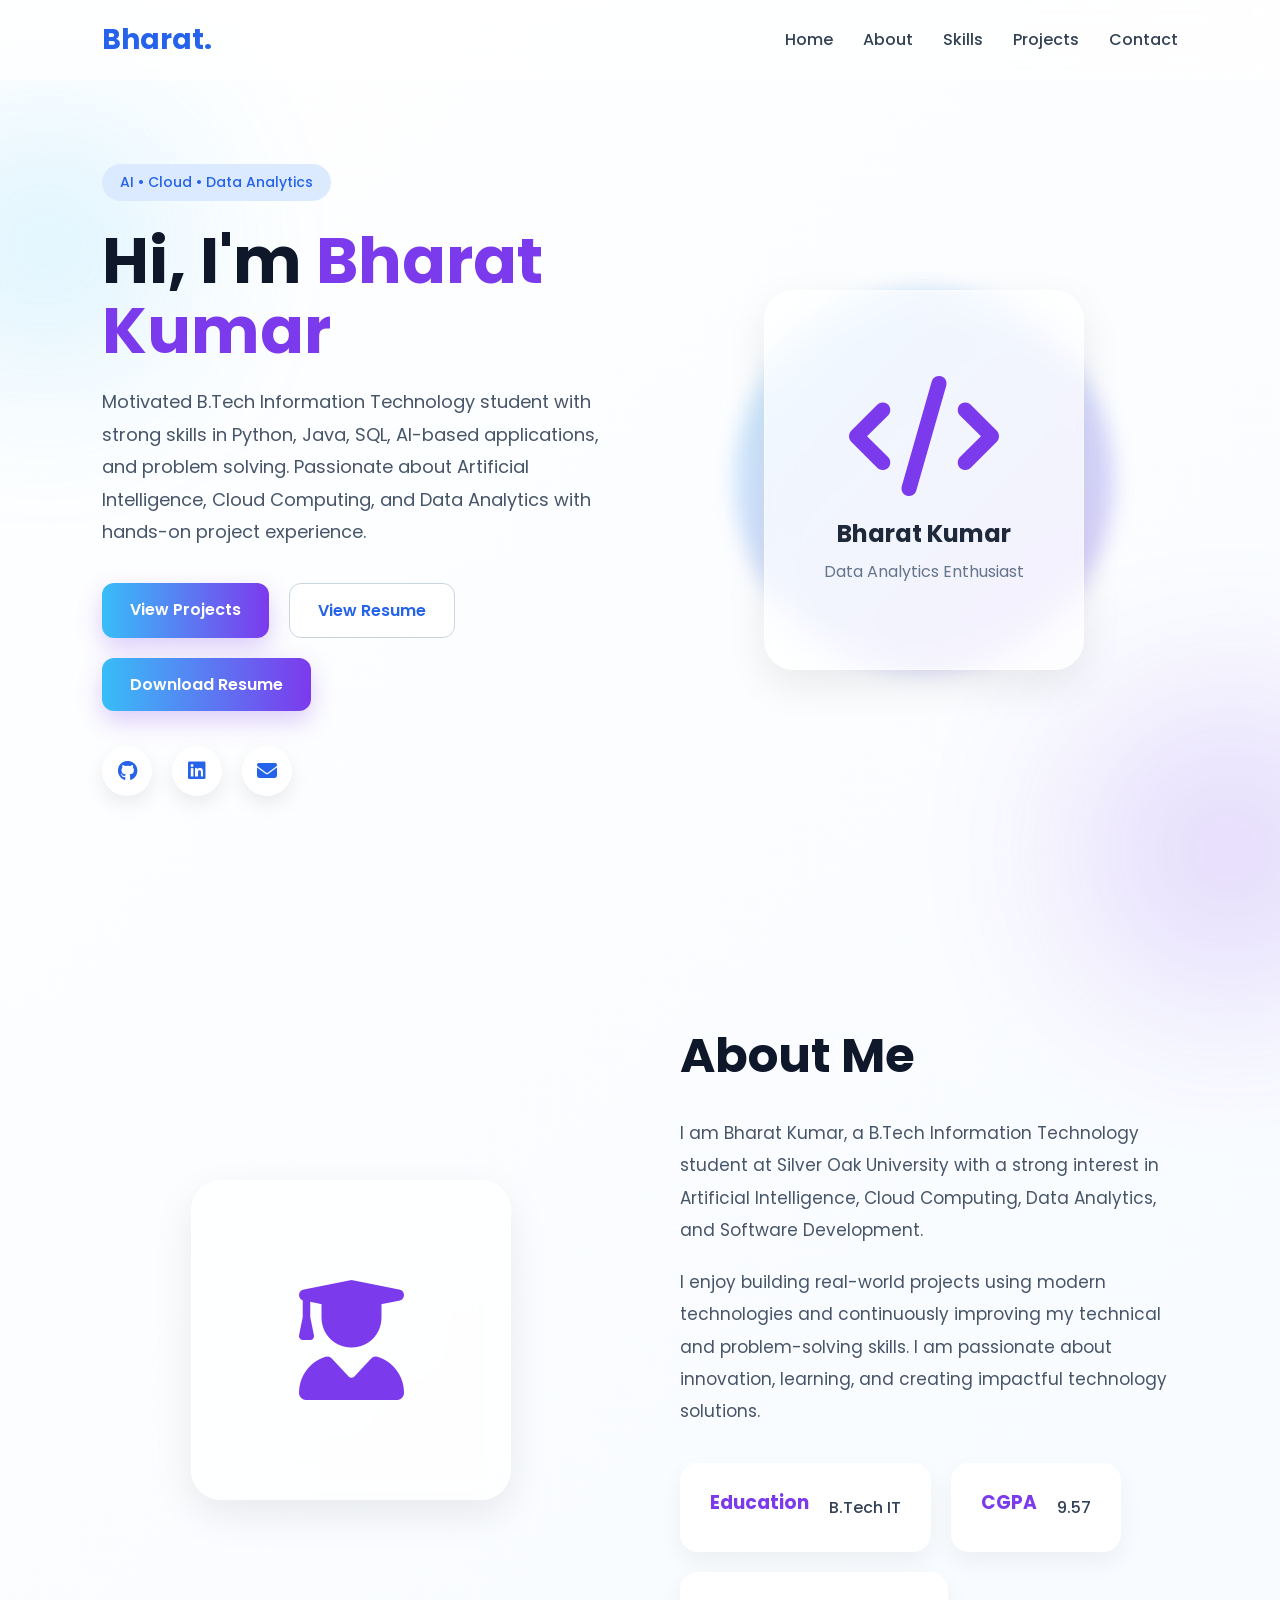
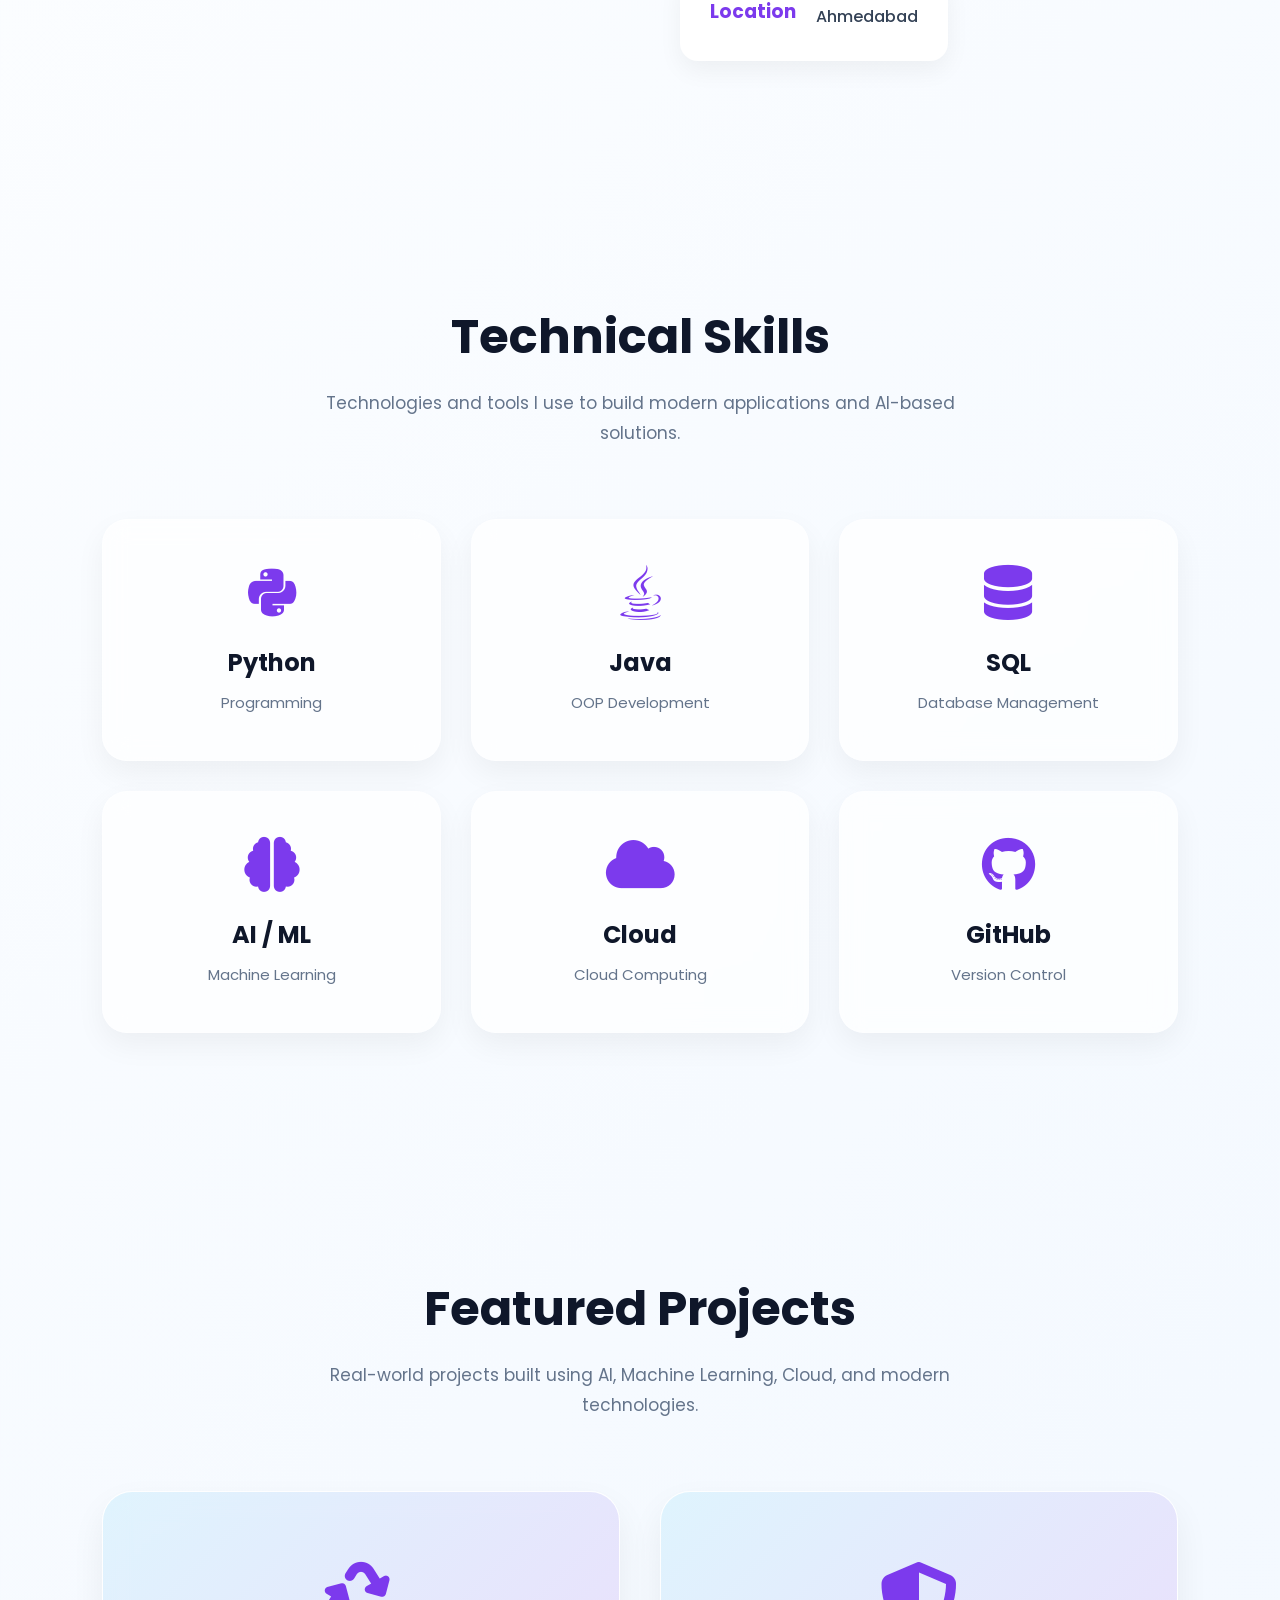
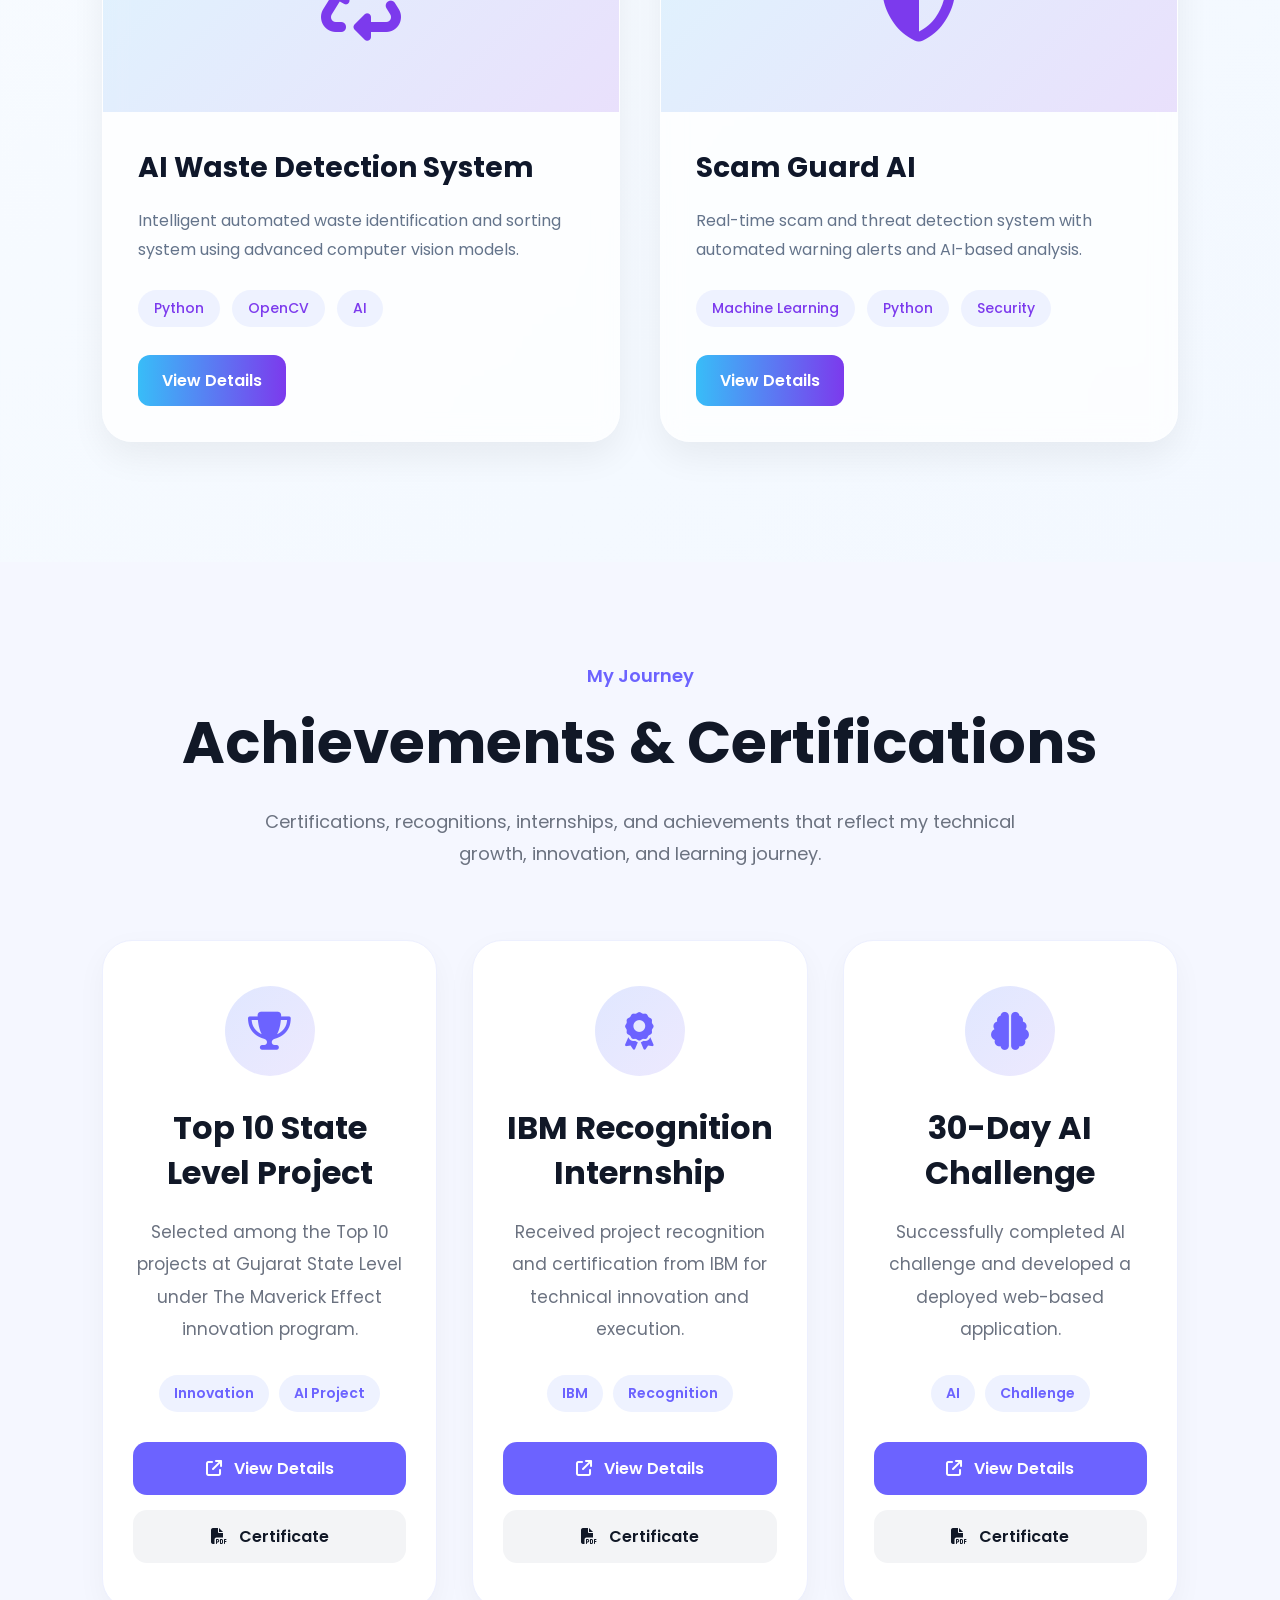
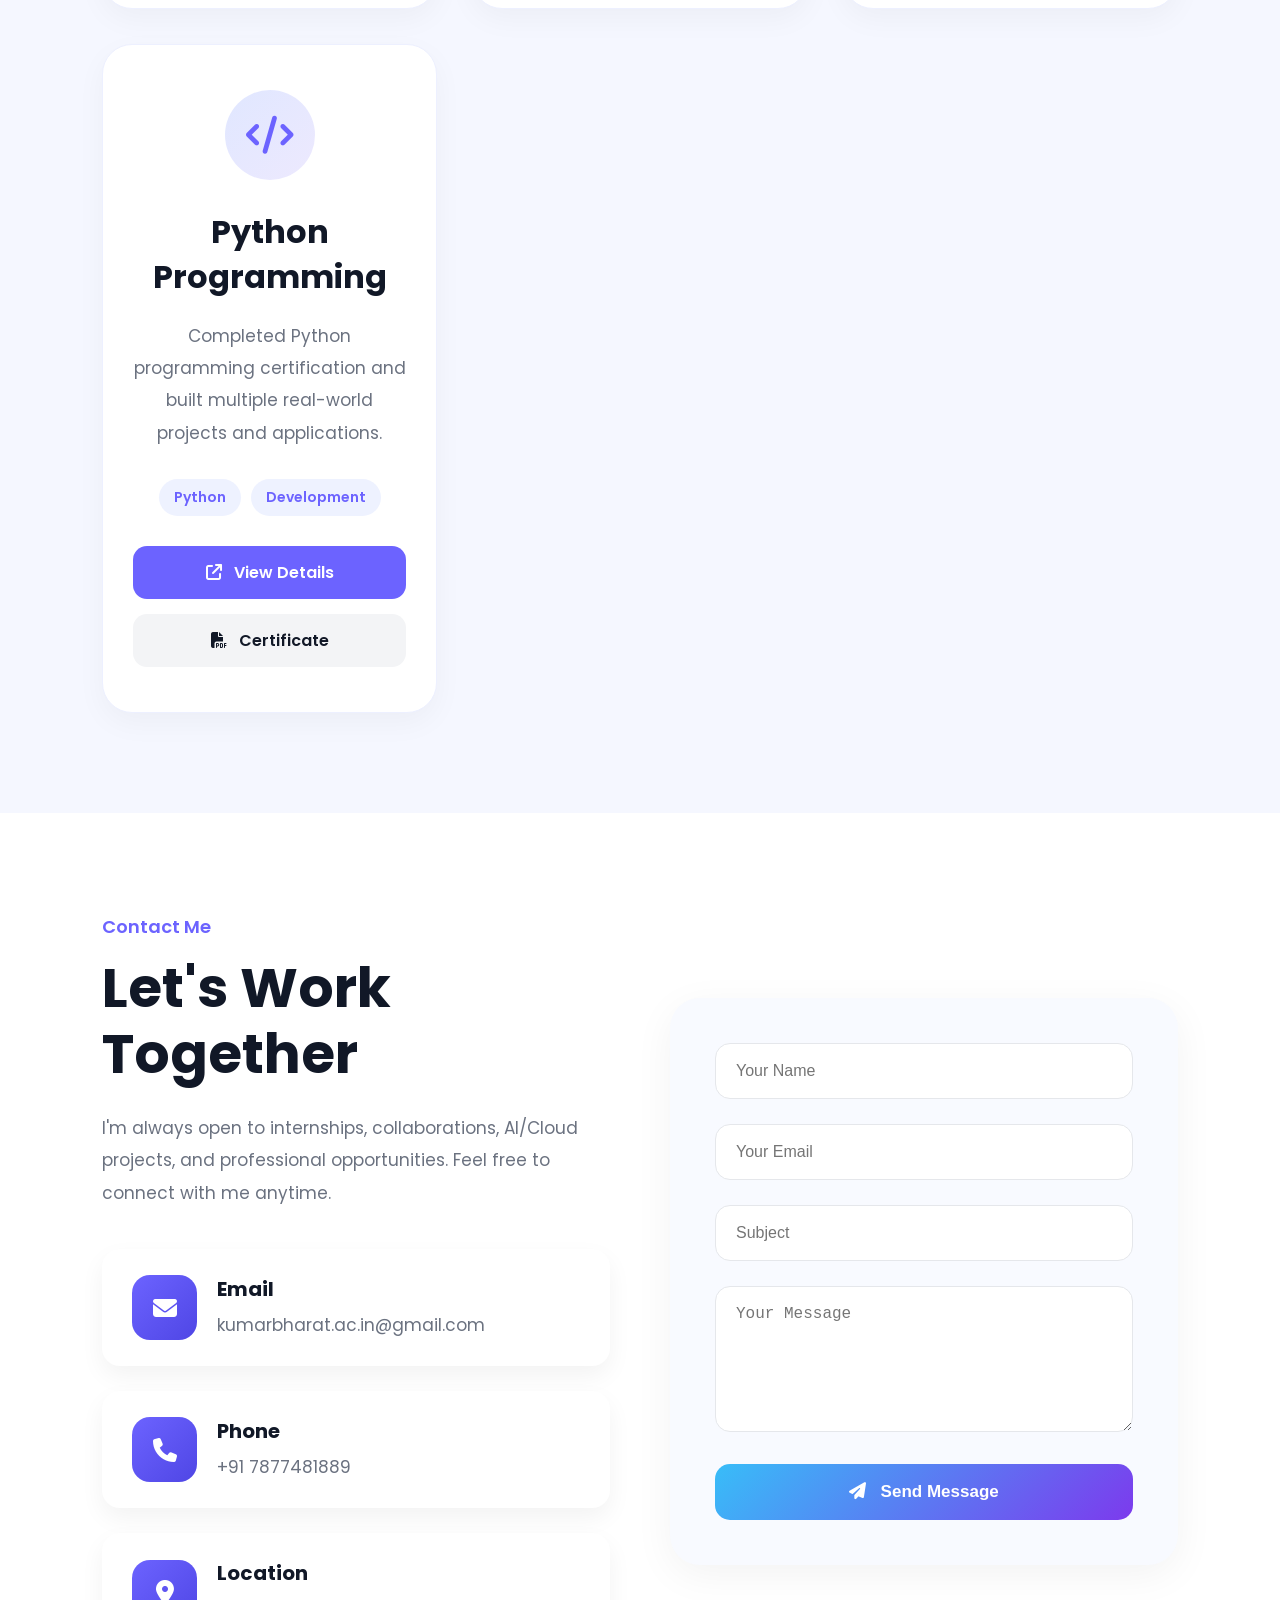
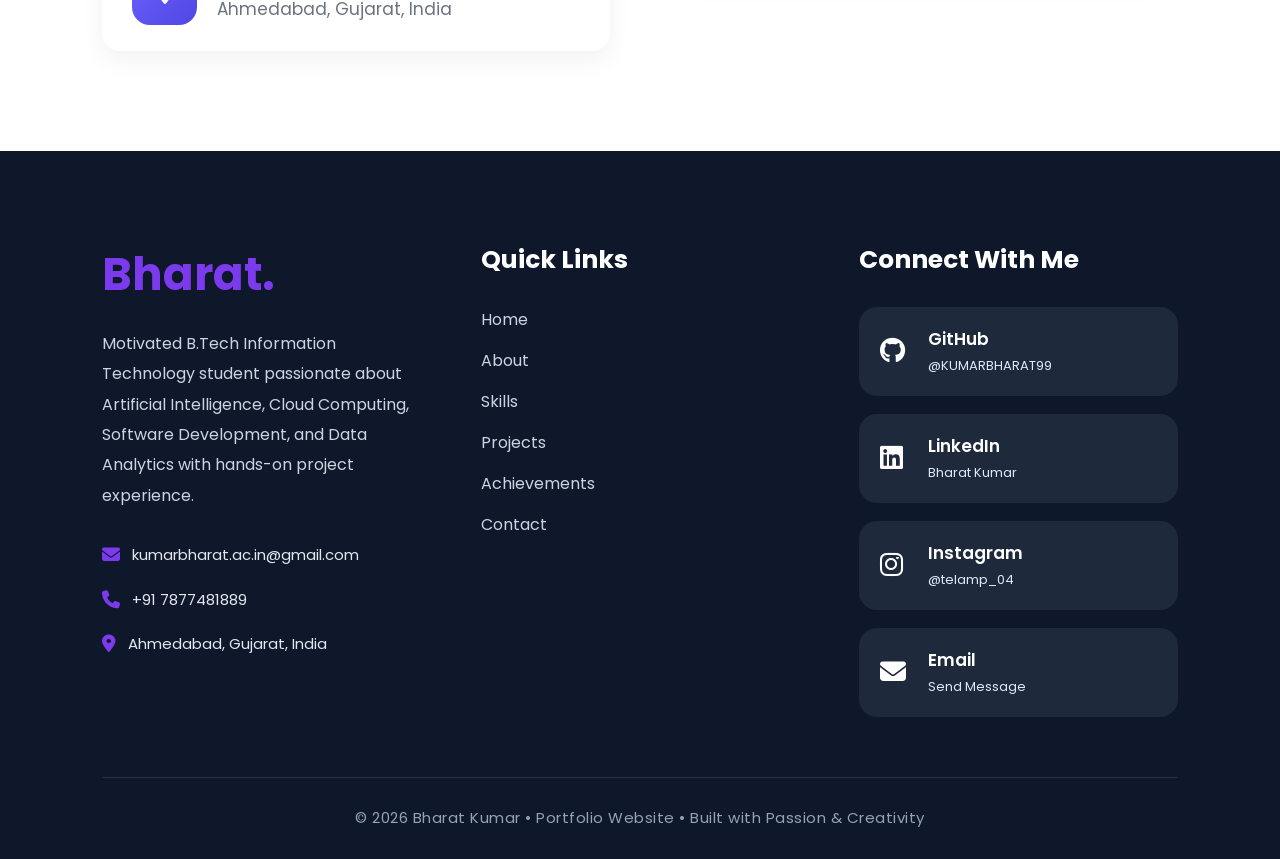
==== index.html @ a5b02946 "Add files via upload" ====
<!DOCTYPE html>
<html lang="en">
<head>
  <meta charset="UTF-8" />
  <meta name="viewport" content="width=device-width, initial-scale=1.0"/>
  <title>Bharat Kumar | Portfolio</title>

  <!-- Google Font -->
  <link rel="preconnect" href="https://fonts.googleapis.com">
  <link rel="preconnect" href="https://fonts.gstatic.com" crossorigin>

  <link href="https://fonts.googleapis.com/css2?family=Poppins:wght@300;400;500;600;700&display=swap" rel="stylesheet">

  <!-- Icons -->
  <link
    rel="stylesheet"
    href="https://cdnjs.cloudflare.com/ajax/libs/font-awesome/6.5.1/css/all.min.css"
  />

  <style>

    *{
      margin:0;
      padding:0;
      box-sizing:border-box;
      scroll-behavior:smooth;
    }

    body{
      font-family:'Poppins',sans-serif;
      background:linear-gradient(
      135deg,
      #ffffff,
      #f4f9ff,
      #eef4ff
      );
      color:#1e293b;
      overflow-x:hidden;
    }

    /* NAVBAR */

    nav{
      width:100%;
      height:80px;
      display:flex;
      justify-content:space-between;
      align-items:center;
      padding:0 8%;
      position:fixed;
      top:0;
      z-index:1000;

      background:rgba(255,255,255,0.65);
      backdrop-filter:blur(12px);
      border-bottom:1px solid rgba(255,255,255,0.2);
    }

    .logo{
      font-size:28px;
      font-weight:700;
      color:#2563eb;
    }

    .nav-links{
      display:flex;
      gap:30px;
    }

    .nav-links a{
      text-decoration:none;
      color:#334155;
      font-weight:500;
      transition:0.3s;
    }

    .nav-links a:hover{
      color:#7c3aed;
    }

    /* HERO SECTION */

    .hero{
      min-height:100vh;
      display:flex;
      align-items:center;
      justify-content:center;
      padding:120px 8% 60px;
      position:relative;
    }

    .hero-container{
      display:flex;
      align-items:center;
      justify-content:space-between;
      gap:60px;
      width:100%;
      max-width:1200px;
    }

    .hero-text{
      flex:1;
    }

    .tag{
      display:inline-block;
      padding:8px 18px;
      border-radius:50px;
      background:#dbeafe;
      color:#2563eb;
      font-size:14px;
      margin-bottom:25px;
      font-weight:500;
    }

    .hero-text h1{
      font-size:64px;
      line-height:1.1;
      margin-bottom:20px;
      color:#0f172a;
    }

    .hero-text h1 span{
      color:#7c3aed;
    }

    .hero-text p{
      font-size:18px;
      line-height:1.8;
      color:#475569;
      max-width:650px;
      margin-bottom:35px;
    }

    .btn-group{
      display:flex;
      gap:20px;
      flex-wrap:wrap;
    }

    .btn{
      padding:14px 28px;
      border:none;
      border-radius:12px;
      font-size:16px;
      font-weight:600;
      cursor:pointer;
      transition:0.4s;
      text-decoration:none;
    }

    .btn-primary{
      background:linear-gradient(
      90deg,
      #38bdf8,
      #7c3aed
      );
      color:white;
      box-shadow:0 10px 25px rgba(124,58,237,0.25);
    }

    .btn-primary:hover{
      transform:translateY(-4px);
    }

    .btn-secondary{
      background:white;
      color:#2563eb;
      border:1px solid #cbd5e1;
    }

    .btn-secondary:hover{
      background:#eff6ff;
      transform:translateY(-4px);
    }

    /* HERO IMAGE */

    .hero-image{
      flex:1;
      display:flex;
      justify-content:center;
      position:relative;
    }

    .circle{
      width:380px;
      height:380px;
      border-radius:50%;
      background:linear-gradient(
      135deg,
      rgba(56,189,248,0.25),
      rgba(124,58,237,0.25)
      );
      position:absolute;
      filter:blur(10px);
      animation:float 5s ease-in-out infinite;
    }

    .profile-card{
      width:320px;
      height:380px;
      border-radius:30px;
      background:rgba(255,255,255,0.7);
      backdrop-filter:blur(15px);
      border:1px solid rgba(255,255,255,0.3);
      box-shadow:0 15px 40px rgba(0,0,0,0.08);

      display:flex;
      align-items:center;
      justify-content:center;
      flex-direction:column;
      position:relative;
      z-index:2;
    }

    .profile-card i{
      font-size:120px;
      color:#7c3aed;
      margin-bottom:20px;
    }

    .profile-card h3{
      font-size:24px;
      margin-bottom:8px;
    }

    .profile-card p{
      color:#64748b;
    }

    /* SOCIAL */

    .social-icons{
      margin-top:35px;
      display:flex;
      gap:20px;
    }

    .social-icons a{
      width:50px;
      height:50px;
      border-radius:50%;
      background:white;
      display:flex;
      align-items:center;
      justify-content:center;
      text-decoration:none;
      color:#2563eb;
      font-size:20px;
      box-shadow:0 8px 20px rgba(0,0,0,0.08);
      transition:0.3s;
    }

    .social-icons a:hover{
      transform:translateY(-5px);
      color:#7c3aed;
    }

    /* FLOATING BLUR */

    .blur1,
    .blur2{
      position:absolute;
      border-radius:50%;
      filter:blur(90px);
      z-index:-1;
    }

    .blur1{
      width:250px;
      height:250px;
      background:#38bdf8;
      top:120px;
      left:-80px;
      opacity:0.2;
    }

    .blur2{
      width:300px;
      height:300px;
      background:#7c3aed;
      bottom:-100px;
      right:-100px;
      opacity:0.18;
    }

    @keyframes float{
      0%{
        transform:translateY(0px);
      }
      50%{
        transform:translateY(-15px);
      }
      100%{
        transform:translateY(0px);
      }
    }

    /* RESPONSIVE */

    @media(max-width:950px){

      .hero-container{
        flex-direction:column-reverse;
        text-align:center;
      }

      .hero-text h1{
        font-size:48px;
      }

      .hero-text p{
        margin:auto;
        margin-bottom:30px;
      }

      .btn-group{
        justify-content:center;
      }

      .nav-links{
        display:none;
      }

    }
/* ABOUT SECTION */

.about{
  padding:120px 8%;
}

.about-container{
  display:flex;
  align-items:center;
  justify-content:space-between;
  gap:80px;
  max-width:1200px;
  margin:auto;
}

.about-left{
  flex:1;
  display:flex;
  justify-content:center;
}

.about-image-card{
  width:320px;
  height:320px;

  border-radius:30px;

  background:rgba(255,255,255,0.7);

  backdrop-filter:blur(15px);

  border:1px solid rgba(255,255,255,0.3);

  box-shadow:0 15px 40px rgba(0,0,0,0.08);

  display:flex;
  align-items:center;
  justify-content:center;
}

.about-image-card i{
  font-size:120px;
  color:#7c3aed;
}

.about-right{
  flex:1;
}

.about-right h2{
  font-size:48px;
  margin-bottom:25px;
  color:#0f172a;
}

.about-right p{
  font-size:17px;
  line-height:1.9;
  color:#475569;
  margin-bottom:20px;
}

.about-info{
  display:flex;
  gap:20px;
  flex-wrap:wrap;
  margin-top:35px;
}

.info-box{
  background:white;
  padding:25px 30px;
  border-radius:18px;
  box-shadow:0 10px 25px rgba(0,0,0,0.05);
  min-width:160px;
}

.info-box h3{
  color:#7c3aed;
  margin-bottom:10px;
}

.info-box span{
  color:#334155;
  font-weight:500;
}

/* RESPONSIVE ABOUT */

@media(max-width:950px){

  .about-container{
    flex-direction:column;
    text-align:center;
  }

  .about-info{
    justify-content:center;
  }

}
/* SKILLS SECTION */

.skills{
  padding:120px 8%;
}

.skills-heading{
  text-align:center;
  margin-bottom:70px;
}

.skills-heading h2{
  font-size:48px;
  color:#0f172a;
  margin-bottom:15px;
}

.skills-heading p{
  color:#64748b;
  font-size:17px;
  max-width:700px;
  margin:auto;
  line-height:1.8;
}

.skills-container{
  display:grid;
  grid-template-columns:repeat(auto-fit,minmax(250px,1fr));
  gap:30px;
  max-width:1200px;
  margin:auto;
}

.skill-card{
  background:rgba(255,255,255,0.7);

  backdrop-filter:blur(12px);

  border:1px solid rgba(255,255,255,0.3);

  border-radius:25px;

  padding:45px 30px;

  text-align:center;

  transition:0.4s;

  box-shadow:0 12px 30px rgba(0,0,0,0.05);
}

.skill-card:hover{
  transform:translateY(-10px);

  box-shadow:0 18px 40px rgba(124,58,237,0.15);
}

.skill-card i{
  font-size:55px;
  margin-bottom:25px;
  color:#7c3aed;
}

.skill-card h3{
  font-size:24px;
  margin-bottom:10px;
  color:#0f172a;
}

.skill-card span{
  color:#64748b;
  font-size:15px;
}
/* PROJECTS SECTION */

.projects{
  padding:120px 8%;
}

.projects-heading{
  text-align:center;
  margin-bottom:70px;
}

.projects-heading h2{
  font-size:48px;
  color:#0f172a;
  margin-bottom:15px;
}

.projects-heading p{
  color:#64748b;
  font-size:17px;
  max-width:700px;
  margin:auto;
  line-height:1.8;
}

.projects-container{
  display:grid;
  grid-template-columns:repeat(auto-fit,minmax(340px,1fr));
  gap:40px;
  max-width:1200px;
  margin:auto;
}

.project-card{
  background:rgba(255,255,255,0.75);

  backdrop-filter:blur(12px);

  border:1px solid rgba(255,255,255,0.3);

  border-radius:30px;

  overflow:hidden;

  transition:0.4s;

  box-shadow:0 15px 35px rgba(0,0,0,0.06);
}

.project-card:hover{
  transform:translateY(-10px);

  box-shadow:0 20px 45px rgba(124,58,237,0.15);
}

.project-image{
  height:220px;

  display:flex;
  align-items:center;
  justify-content:center;

  background:linear-gradient(
  135deg,
  rgba(56,189,248,0.15),
  rgba(124,58,237,0.15)
  );
}

.project-image i{
  font-size:80px;
  color:#7c3aed;
}

.project-content{
  padding:35px;
}

.project-content h3{
  font-size:28px;
  margin-bottom:18px;
  color:#0f172a;
}

.project-content p{
  color:#64748b;
  line-height:1.8;
  margin-bottom:25px;
}

.project-tags{
  display:flex;
  gap:12px;
  flex-wrap:wrap;
  margin-bottom:28px;
}

.project-tags span{
  padding:8px 16px;
  border-radius:50px;

  background:#eef2ff;

  color:#7c3aed;

  font-size:14px;
  font-weight:500;
}

.project-btn{
  display:inline-block;

  padding:13px 24px;

  border-radius:12px;

  text-decoration:none;

  background:linear-gradient(
  90deg,
  #38bdf8,
  #7c3aed
  );

  color:white;

  font-weight:600;

  transition:0.3s;
}

.project-btn:hover{
  transform:translateY(-3px);
}
/* ===================================== */
/* ACHIEVEMENTS SECTION */
/* ===================================== */

.achievements{
    width:100%;
    padding:100px 8%;
    background:#f5f7ff;
}

.achievements-heading{
    text-align:center;
    margin-bottom:70px;
}

.achievements-heading span{
    color:#6c63ff;
    font-weight:600;
    font-size:18px;
}

.achievements-heading h2{
    font-size:58px;
    margin-top:10px;
    color:#111827;
}

.achievements-heading p{
    max-width:750px;
    margin:20px auto 0;
    color:#6b7280;
    font-size:18px;
    line-height:1.8;
}

/* CONTAINER */

.achievements-container{
    display:grid;
    grid-template-columns:repeat(auto-fit,minmax(280px,1fr));
    gap:35px;
}

/* CARD */

.achievement-card{
    background:#ffffff;
    border-radius:30px;
    padding:45px 30px;
    text-align:center;
    transition:0.4s;
    position:relative;
    overflow:hidden;
    border:1px solid #edf0ff;
    box-shadow:0 10px 30px rgba(0,0,0,0.04);
}

.achievement-card:hover{
    transform:translateY(-10px);
    box-shadow:0 20px 50px rgba(108,99,255,0.15);
}

/* ICON */

.achievement-icon{
    width:90px;
    height:90px;
    margin:auto;
    border-radius:50%;
    background:linear-gradient(135deg,#e0e7ff,#ede9fe);
    display:flex;
    align-items:center;
    justify-content:center;
    margin-bottom:30px;
}

.achievement-icon i{
    font-size:38px;
    color:#6c63ff;
}

/* TITLE */

.achievement-card h3{
    font-size:32px;
    color:#111827;
    margin-bottom:20px;
    line-height:1.4;
}

/* TEXT */

.achievement-card p{
    color:#6b7280;
    line-height:1.9;
    font-size:17px;
    margin-bottom:30px;
}

/* TAGS */

.achievement-tags{
    display:flex;
    justify-content:center;
    flex-wrap:wrap;
    gap:10px;
    margin-bottom:30px;
}

.achievement-tags span{
    background:#eef2ff;
    color:#6c63ff;
    padding:8px 15px;
    border-radius:50px;
    font-size:14px;
    font-weight:600;
}

/* BUTTONS */

.achievement-buttons{
    display:flex;
    flex-direction:column;
    gap:15px;
}

/* DETAILS BUTTON */

.btn-details{
    background:#6c63ff;
    color:white;
    padding:14px;
    border-radius:14px;
    text-decoration:none;
    font-weight:600;
    transition:0.3s;
}

.btn-details:hover{
    background:#4f46e5;
}

/* CERTIFICATE BUTTON */

.btn-certificate{
    background:#f3f4f6;
    color:#111827;
    padding:14px;
    border-radius:14px;
    text-decoration:none;
    font-weight:600;
    transition:0.3s;
}

.btn-certificate:hover{
    background:#e5e7eb;
}

/* ICON INSIDE BUTTON */

.btn-details i,
.btn-certificate i{
    margin-right:8px;
}

/* RESPONSIVE */

@media(max-width:768px){

    .achievements{
        padding:80px 5%;
    }

    .achievements-heading h2{
        font-size:40px;
    }

    .achievement-card{
        padding:35px 25px;
    }

}
/* ===================================== */
/* CONTACT SECTION */
/* ===================================== */

.contact{
    width:100%;
    padding:100px 8%;
    background:#ffffff;
}

.contact-container{
    display:grid;
    grid-template-columns:repeat(auto-fit,minmax(320px,1fr));
    gap:60px;
    align-items:center;
}

/* LEFT */

.contact-left span{
    color:#6c63ff;
    font-size:18px;
    font-weight:600;
}

.contact-left h2{
    font-size:55px;
    margin-top:15px;
    color:#111827;
    line-height:1.2;
}

.contact-left p{
    margin-top:25px;
    color:#6b7280;
    line-height:1.9;
    font-size:17px;
}

/* INFO */

.contact-info{
    margin-top:40px;
    display:flex;
    flex-direction:column;
    gap:25px;
}

.info-box{
    display:flex;
    align-items:center;
    gap:20px;
}

.info-icon{
    width:65px;
    height:65px;
    border-radius:18px;
    background:linear-gradient(135deg,#6c63ff,#4f46e5);
    display:flex;
    align-items:center;
    justify-content:center;
    flex-shrink:0;
}

.info-icon i{
    color:white;
    font-size:24px;
}

.info-box h4{
    font-size:20px;
    color:#111827;
    margin-bottom:5px;
}

.info-box p{
    margin:0;
    color:#6b7280;
}

/* RIGHT */

.contact-right{
    background:#f8faff;
    padding:45px;
    border-radius:30px;
    box-shadow:0 10px 40px rgba(0,0,0,0.05);
}

/* FORM */

.input-box{
    margin-bottom:25px;
}

.input-box input,
.input-box textarea{
    width:100%;
    padding:18px 20px;
    border:none;
    outline:none;
    background:white;
    border-radius:15px;
    font-size:16px;
    color:#111827;
    border:1px solid #e5e7eb;
    transition:0.3s;
}

.input-box input:focus,
.input-box textarea:focus{
    border-color:#6c63ff;
    box-shadow:0 0 0 4px rgba(108,99,255,0.1);
}

/* BUTTON */

.contact-right button{
    width:100%;
    padding:18px;
    border:none;
    border-radius:15px;
    background:linear-gradient(135deg,#38bdf8,#7c3aed);
    color:white;
    font-size:17px;
    font-weight:600;
    cursor:pointer;
    transition:0.3s;
}

.contact-right button:hover{
    transform:translateY(-3px);
    box-shadow:0 15px 30px rgba(124,58,237,0.25);
}

.contact-right button i{
    margin-right:10px;
}

/* RESPONSIVE */

@media(max-width:768px){

    .contact{
        padding:80px 5%;
    }

    .contact-left h2{
        font-size:40px;
    }

    .contact-right{
        padding:30px;
    }

}
/* ===================================== */
/* FOOTER */
/* ===================================== */

.footer{
    width:100%;
    background:#0f172a;
    color:white;
    padding:90px 8% 30px;
    position:relative;
    overflow:hidden;
}

/* CONTAINER */

.footer-container{
    display:grid;
    grid-template-columns:repeat(auto-fit,minmax(280px,1fr));
    gap:60px;
    margin-bottom:60px;
}

/* LEFT */

.footer-left h2{
    font-size:45px;
    color:#7c3aed;
    margin-bottom:20px;
}

.footer-left p{
    color:#cbd5e1;
    line-height:1.9;
    font-size:16px;
}

.footer-contact{
    margin-top:30px;
}

.footer-contact p{
    display:flex;
    align-items:center;
    gap:12px;
    margin-bottom:16px;
    color:#e2e8f0;
    font-size:15px;
}

.footer-contact i{
    color:#7c3aed;
    font-size:18px;
}

/* CENTER */

.footer-center h3,
.footer-right h3{
    font-size:25px;
    margin-bottom:28px;
    color:white;
}

.footer-center ul{
    list-style:none;
}

.footer-center ul li{
    margin-bottom:16px;
}

.footer-center ul li a{
    text-decoration:none;
    color:#cbd5e1;
    transition:0.3s;
    font-size:16px;
}

.footer-center ul li a:hover{
    color:#7c3aed;
    padding-left:6px;
}

/* SOCIALS */

.footer-socials{
    display:flex;
    flex-direction:column;
    gap:18px;
}

/* SOCIAL BOX */

.social-box{
    display:flex;
    align-items:center;
    gap:18px;
    background:#1e293b;
    padding:18px 20px;
    border-radius:18px;
    text-decoration:none;
    color:white;
    transition:0.35s;
    border:1px solid transparent;
}

.social-box:hover{
    transform:translateX(10px);
    background:linear-gradient(135deg,#38bdf8,#7c3aed);
    border-color:rgba(255,255,255,0.1);
}

/* ICON */

.social-box i{
    font-size:26px;
    min-width:30px;
}

/* TEXT */

.social-box span{
    display:block;
    font-size:17px;
    font-weight:600;
}

.social-box small{
    color:#dbeafe;
    font-size:13px;
}

/* BOTTOM */

.footer-bottom{
    border-top:1px solid rgba(255,255,255,0.1);
    padding-top:28px;
    text-align:center;
}

.footer-bottom p{
    color:#94a3b8;
    font-size:15px;
    letter-spacing:0.5px;
}

/* RESPONSIVE */

@media(max-width:768px){

    .footer{
        padding:70px 5% 25px;
    }

    .footer-left h2{
        font-size:38px;
    }

    .footer-container{
        gap:45px;
    }

}
@media(max-width:600px){

      .hero-text h1{
        font-size:38px;
      }

      .profile-card{
        width:280px;
        height:340px;
      }

      .circle{
        width:300px;
        height:300px;
      }

    }

  </style>
</head>

<body>

  <!-- NAVBAR -->














  <nav>

    <div class="logo">Bharat.</div>

    <div class="nav-links">
      <a href="#home">Home</a>
      <a href="#about">About</a>
      <a href="#skills">Skills</a>
      <a href="#projects">Projects</a>
      <a href="#contact">Contact</a>
    </div>

  </nav>

  <!-- HERO SECTION -->

  <section class="hero" id ="home">

    <div class="blur1"></div>
    <div class="blur2"></div>

    <div class="hero-container">

      <!-- LEFT -->

      <div class="hero-text">

        <div class="tag">
          AI • Cloud • Data Analytics
        </div>

        <h1>
          Hi, I'm <span>Bharat Kumar</span>
        </h1>

        <p>
          Motivated B.Tech Information Technology student with strong skills in Python, Java, SQL, AI-based applications, 
          and problem solving. Passionate about Artificial Intelligence, Cloud Computing, and 
          Data Analytics with hands-on project experience.
        </p>

        <div class="btn-group">

  <a href="#projects" class="btn btn-primary">
    View Projects
  </a>

  <a href="Bharat_Kumar_Resume.pdf"
     target="_blank"
     class="btn btn-secondary">

    View Resume
  </a>

  <a href="Bharat_Kumar_Resume.pdf"
     download
     class="btn btn-primary">

    Download Resume
  </a>

</div>

        <div class="social-icons">

          <a href="https://github.com/KUMARBHARAT99" target="_blank">
            <i class="fab fa-github"></i>
          </a>

          <a href="https://linkedin.com/in/bharat-kumar-44bb39364" target="_blank">
            <i class="fab fa-linkedin"></i>
          </a>
          <a href="mailto:kumarbharat.ac.in@gmail.com" title="Email" aria-label="Email">
            <i class="fa-solid fa-envelope"></i>
          </a>
          
        </div>

      </div>

      <!-- RIGHT -->

      <div class="hero-image">

        <div class="circle"></div>

        <div class="profile-card">

          <i class="fa-solid fa-code"></i>

          <h3>Bharat Kumar</h3>

          <p>Data Analytics Enthusiast</p>

        </div>

      </div>

    </div>

  </section>
<!-- ABOUT SECTION -->

<section class="about" id="about">

  <div class="about-container">

    <div class="about-left">

      <div class="about-image-card">

        <i class="fa-solid fa-user-graduate"></i>

      </div>

    </div>

    <div class="about-right">

      <h2>About Me</h2>

      <p>
        I am Bharat Kumar, a B.Tech Information Technology student at
        Silver Oak University with a strong interest in Artificial Intelligence,
        Cloud Computing, Data Analytics, and Software Development.
      </p>

      <p>
        I enjoy building real-world projects using modern technologies and
        continuously improving my technical and problem-solving skills.
        I am passionate about innovation, learning, and creating impactful
        technology solutions.
      </p>

      <div class="about-info">

        <div class="info-box">
          <h3>Education</h3>
          <span>B.Tech IT</span>
        </div>

        <div class="info-box">
          <h3>CGPA</h3>
          <span>9.57</span>
        </div>

        <div class="info-box">
          <h3>Location</h3>
          <span>Ahmedabad</span>
        </div>

      </div>

    </div>

  </div>

</section>
<!-- SKILLS SECTION -->

<section class="skills" id="skills">

  <div class="skills-heading">

    <h2>Technical Skills</h2>

    <p>
      Technologies and tools I use to build modern applications and AI-based solutions.
    </p>

  </div>

  <div class="skills-container">

    <div class="skill-card">
      <i class="fa-brands fa-python"></i>
      <h3>Python</h3>
      <span>Programming</span>
    </div>

    <div class="skill-card">
      <i class="fa-brands fa-java"></i>
      <h3>Java</h3>
      <span>OOP Development</span>
    </div>

    <div class="skill-card">
      <i class="fa-solid fa-database"></i>
      <h3>SQL</h3>
      <span>Database Management</span>
    </div>

    <div class="skill-card">
      <i class="fa-solid fa-brain"></i>
      <h3>AI / ML</h3>
      <span>Machine Learning</span>
    </div>

    <div class="skill-card">
      <i class="fa-solid fa-cloud"></i>
      <h3>Cloud</h3>
      <span>Cloud Computing</span>
    </div>

    <div class="skill-card">
      <i class="fa-brands fa-github"></i>
      <h3>GitHub</h3>
      <span>Version Control</span>
    </div>

  </div>

</section>
<!-- PROJECTS SECTION -->

<section class="projects" id="projects">

  <div class="projects-heading">

    <h2>Featured Projects</h2>

    <p>
      Real-world projects built using AI, Machine Learning, Cloud, and modern technologies.
    </p>

  </div>

  <div class="projects-container">

    <!-- PROJECT 1 -->

    <div class="project-card">

      <div class="project-image">

        <i class="fa-solid fa-recycle"></i>

      </div>

      <div class="project-content">

        <h3>AI Waste Detection System</h3>

        <p>
          Intelligent automated waste identification and sorting system using advanced computer vision models.
        </p>

        <div class="project-tags">
          <span>Python</span>
          <span>OpenCV</span>
          <span>AI</span>
        </div>

        <a href="#" class="project-btn">
          View Details
        </a>

      </div>

    </div>

    <!-- PROJECT 2 -->

    <div class="project-card">

      <div class="project-image">

        <i class="fa-solid fa-shield-halved"></i>

      </div>

      <div class="project-content">

        <h3>Scam Guard AI</h3>

        <p>
          Real-time scam and threat detection system with automated warning alerts and AI-based analysis.
        </p>

        <div class="project-tags">
          <span>Machine Learning</span>
          <span>Python</span>
          <span>Security</span>
        </div>

        <a href="#" class="project-btn">
          View Details
        </a>

      </div>

    </div>

  </div>

</section>
<!-- ========================= -->
<!-- ACHIEVEMENTS SECTION -->
<!-- ========================= -->

<section class="achievements" id="achievements">

    <!-- HEADING -->

    <div class="achievements-heading">

        <span>My Journey</span>

        <h2>Achievements & Certifications</h2>

        <p>
            Certifications, recognitions, internships, and achievements
            that reflect my technical growth, innovation, and learning journey.
        </p>

    </div>

    <!-- CARDS CONTAINER -->

    <div class="achievements-container">

        <!-- ================= CARD 1 ================= -->

        <div class="achievement-card">

            <div class="achievement-icon">
                <i class="fa-solid fa-trophy"></i>
            </div>

            <h3>Top 10 State Level Project</h3>

            <p>
                Selected among the Top 10 projects at Gujarat State Level
                under The Maverick Effect innovation program.
            </p>

            <div class="achievement-tags">
                <span>Innovation</span>
                <span>AI Project</span>
            </div>

            <div class="achievement-buttons">

                <a href="pages/maverick.html" class="btn-details">
                    <i class="fa-solid fa-arrow-up-right-from-square"></i>
                    View Details
                </a>

                <a href="certificates/maverick_effect.pdf"
                   target="_blank"
                   class="btn-certificate">

                    <i class="fa-solid fa-file-pdf"></i>
                    Certificate
                </a>

            </div>

        </div>

        <!-- ================= CARD 2 ================= -->

        <div class="achievement-card">

            <div class="achievement-icon">
                <i class="fa-solid fa-award"></i>
            </div>

            <h3>IBM Recognition Internship</h3>

            <p>
                Received project recognition and certification from IBM
                for technical innovation and execution.    
            </p>

            <div class="achievement-tags">
                <span>IBM</span>
                <span>Recognition</span>
            </div>

            <div class="achievement-buttons">

                <a href="pages/ibm.html" class="btn-details">
                    <i class="fa-solid fa-arrow-up-right-from-square"></i>
                    View Details
                </a>

                <a href="certificates/Bharat IBM internship.pdf"
                   target="_blank"
                   class="btn-certificate">

                    <i class="fa-solid fa-file-pdf"></i>
                    Certificate
                </a>

            </div>

        </div>

        <!-- ================= CARD 3 ================= -->

        <div class="achievement-card">

            <div class="achievement-icon">
                <i class="fa-solid fa-brain"></i>
            </div>

            <h3>30-Day AI Challenge</h3>

            <p>
                Successfully completed AI challenge and developed
                a deployed web-based application.
            </p>

            <div class="achievement-tags">
                <span>AI</span>
                <span>Challenge</span>
            </div>

            <div class="achievement-buttons">

                <a href="pages/ai-challenge.html" class="btn-details">
                    <i class="fa-solid fa-arrow-up-right-from-square"></i>
                    View Details
                </a>

                <a href="certificates/30day_challenge.pdf"
                   target="_blank"
                   class="btn-certificate">

                    <i class="fa-solid fa-file-pdf"></i>
                    Certificate
                </a>

            </div>

        </div>

        <!-- ================= CARD 4 ================= -->

        <div class="achievement-card">

            <div class="achievement-icon">
                <i class="fa-solid fa-code"></i>
            </div>

            <h3>Python Programming</h3>

            <p>
                Completed Python programming certification and
                built multiple real-world projects and applications.
            </p>

            <div class="achievement-tags">
                <span>Python</span>
                <span>Development</span>
            </div>

            <div class="achievement-buttons">

                <a href="pages/python.html" class="btn-details">
                    <i class="fa-solid fa-arrow-up-right-from-square"></i>
                    View Details
                </a>

                <a href="certificates/python_certificate.pdf"
                   target="_blank"
                   class="btn-certificate">

                    <i class="fa-solid fa-file-pdf"></i>
                    Certificate
                </a>

            </div>

        </div>

    </div>

</section>
<!-- ========================= -->
<!-- CONTACT SECTION -->
<!-- ========================= -->

<section class="contact" id="contact">

    <div class="contact-container">

        <!-- LEFT SIDE -->

        <div class="contact-left">

            <span>Contact Me</span>

            <h2>Let's Work Together</h2>

            <p>
                I'm always open to internships, collaborations,
                AI/Cloud projects, and professional opportunities.
                Feel free to connect with me anytime.
            </p>

            <!-- CONTACT INFO -->

            <div class="contact-info">

                <!-- EMAIL -->

                <div class="info-box">

                    <div class="info-icon">
                        <i class="fa-solid fa-envelope"></i>
                    </div>

                    <div>
                        <h4>Email</h4>
                        <p>kumarbharat.ac.in@gmail.com</p>
                    </div>

                </div>

                <!-- PHONE -->

                <div class="info-box">

                    <div class="info-icon">
                        <i class="fa-solid fa-phone"></i>
                    </div>

                    <div>
                        <h4>Phone</h4>
                        <p>+91 7877481889</p>
                    </div>

                </div>

                <!-- LOCATION -->

                <div class="info-box">

                    <div class="info-icon">
                        <i class="fa-solid fa-location-dot"></i>
                    </div>

                    <div>
                        <h4>Location</h4>
                        <p>Ahmedabad, Gujarat, India</p>
                    </div>

                </div>

            </div>

        </div>

        <!-- RIGHT SIDE -->

        <div class="contact-right">

            <form>

                <div class="input-box">
                    <input type="text" placeholder="Your Name" required>
                </div>

                <div class="input-box">
                    <input type="email" placeholder="Your Email" required>
                </div>

                <div class="input-box">
                    <input type="text" placeholder="Subject">
                </div>

                <div class="input-box">
                    <textarea rows="6" placeholder="Your Message"></textarea>
                </div>

                <button type="submit">
                    <i class="fa-solid fa-paper-plane"></i>
                    Send Message
                </button>

            </form>

        </div>

    </div>

</section>
<!-- ========================= -->
<!-- FOOTER SECTION -->
<!-- ========================= -->

<footer class="footer">

    <div class="footer-container">

        <!-- LEFT -->

        <div class="footer-left">

            <h2>Bharat.</h2>

            <p>
                Motivated B.Tech Information Technology student passionate about
                Artificial Intelligence, Cloud Computing, Software Development,
                and Data Analytics with hands-on project experience.
            </p>

            <div class="footer-contact">

                <p>
                    <i class="fa-solid fa-envelope"></i>
                    kumarbharat.ac.in@gmail.com
                </p>

                <p>
                    <i class="fa-solid fa-phone"></i>
                    +91 7877481889
                </p>

                <p>
                    <i class="fa-solid fa-location-dot"></i>
                    Ahmedabad, Gujarat, India
                </p>

            </div>

        </div>

        <!-- CENTER -->

        <div class="footer-center">

            <h3>Quick Links</h3>

            <ul>

                <li><a href="#home">Home</a></li>

                <li><a href="#about">About</a></li>

                <li><a href="#skills">Skills</a></li>

                <li><a href="#projects">Projects</a></li>

                <li><a href="#achievements">Achievements</a></li>

                <li><a href="#contact">Contact</a></li>

            </ul>

        </div>

        <!-- RIGHT -->

        <div class="footer-right">

            <h3>Connect With Me</h3>

            <div class="footer-socials">

                <!-- GITHUB -->

                <a href="https://github.com/KUMARBHARAT99"
                   target="_blank"
                   class="social-box">

                    <i class="fa-brands fa-github"></i>

                    <div>
                        <span>GitHub</span>
                        <small>@KUMARBHARAT99</small>
                    </div>

                </a>

                <!-- LINKEDIN -->

                <a href="https://linkedin.com/in/bharat-kumar-44bb39364"
                   target="_blank"
                   class="social-box">

                    <i class="fa-brands fa-linkedin"></i>

                    <div>
                        <span>LinkedIn</span>
                        <small>Bharat Kumar</small>
                    </div>

                </a>

                <!-- INSTAGRAM -->

                <a href="https://instagram.com/telamp_04"
                   target="_blank"
                   class="social-box">

                    <i class="fa-brands fa-instagram"></i>

                    <div>
                        <span>Instagram</span>
                        <small>@telamp_04</small>
                    </div>

                </a>

                <!-- EMAIL -->

                <a href="mailto:kumarbharat.ac.in@gmail.com"
                   class="social-box">

                    <i class="fa-solid fa-envelope"></i>

                    <div>
                        <span>Email</span>
                        <small>Send Message</small>
                    </div>

                </a>

            </div>

        </div>

    </div>

    <!-- BOTTOM -->

    <div class="footer-bottom">

        <p>
            © 2026 Bharat Kumar • Portfolio Website • Built with Passion & Creativity
        </p>

    </div>

</footer>
</body>
</html>
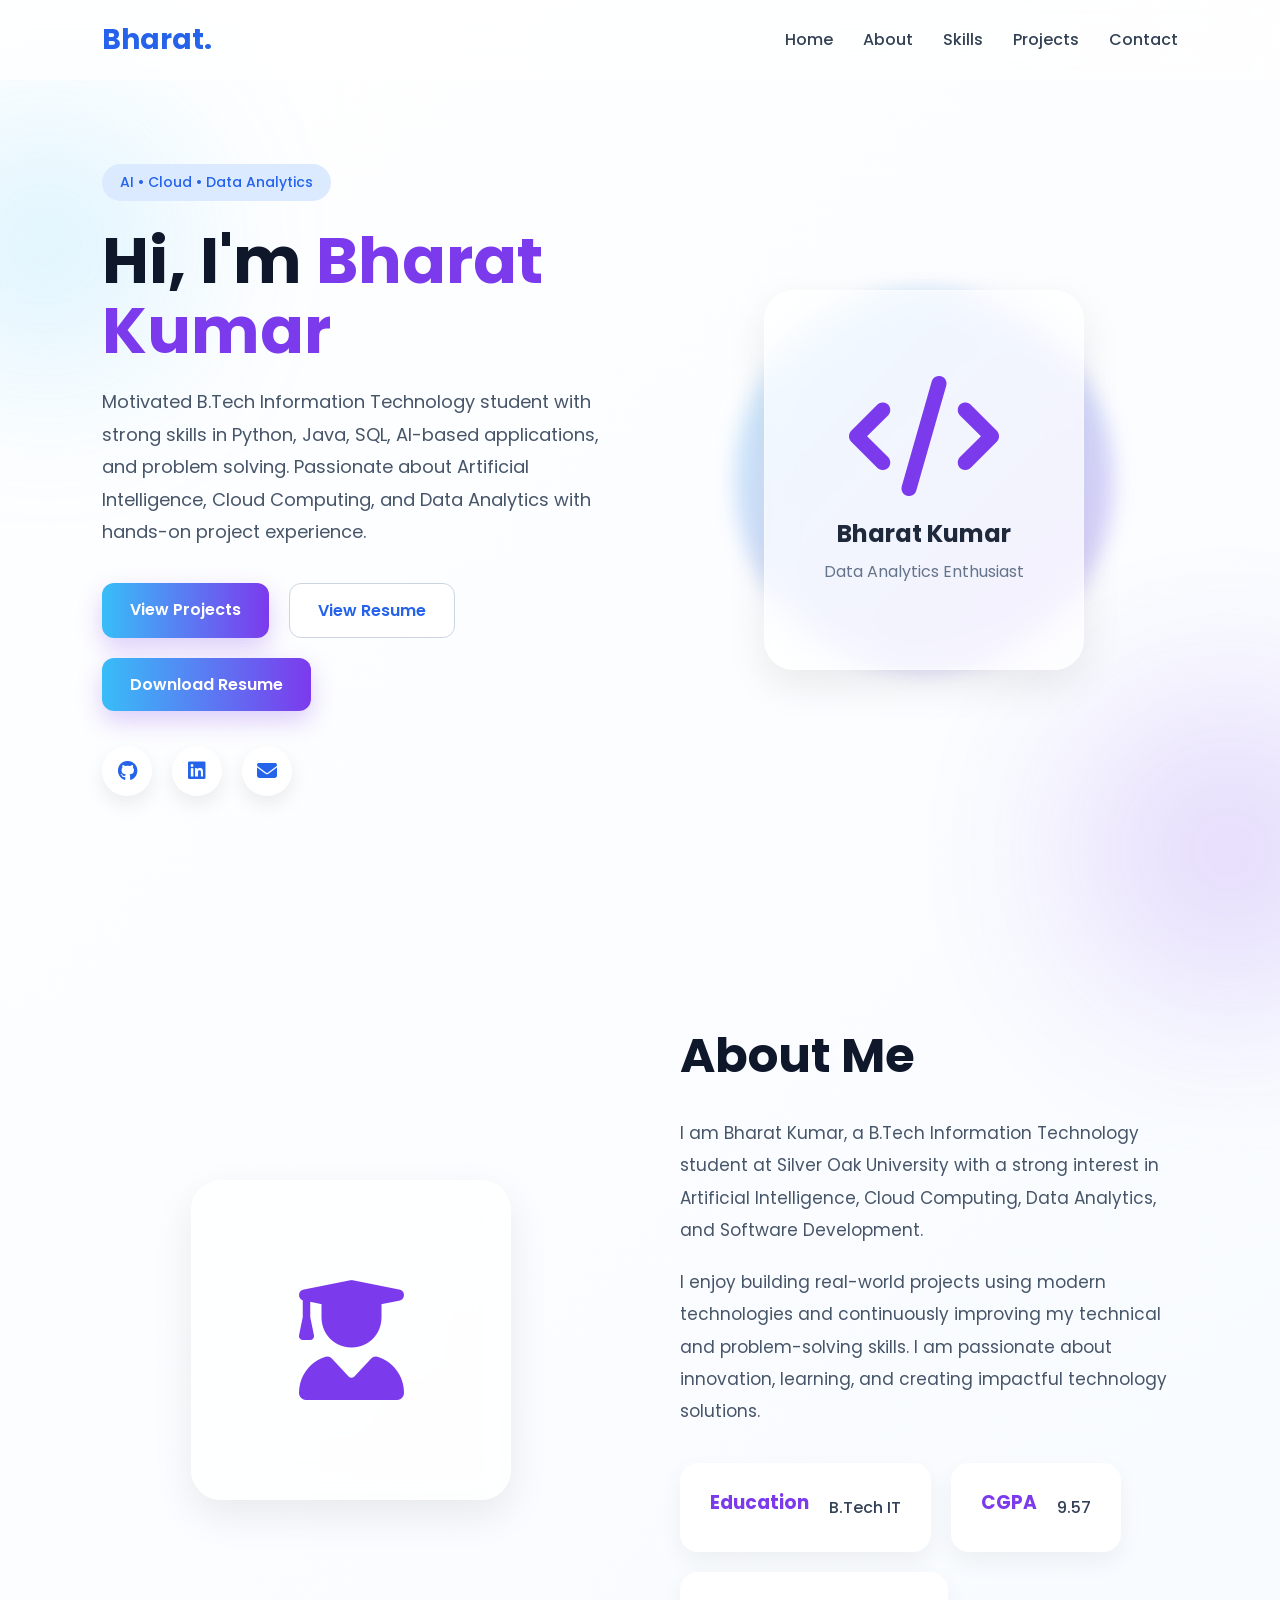
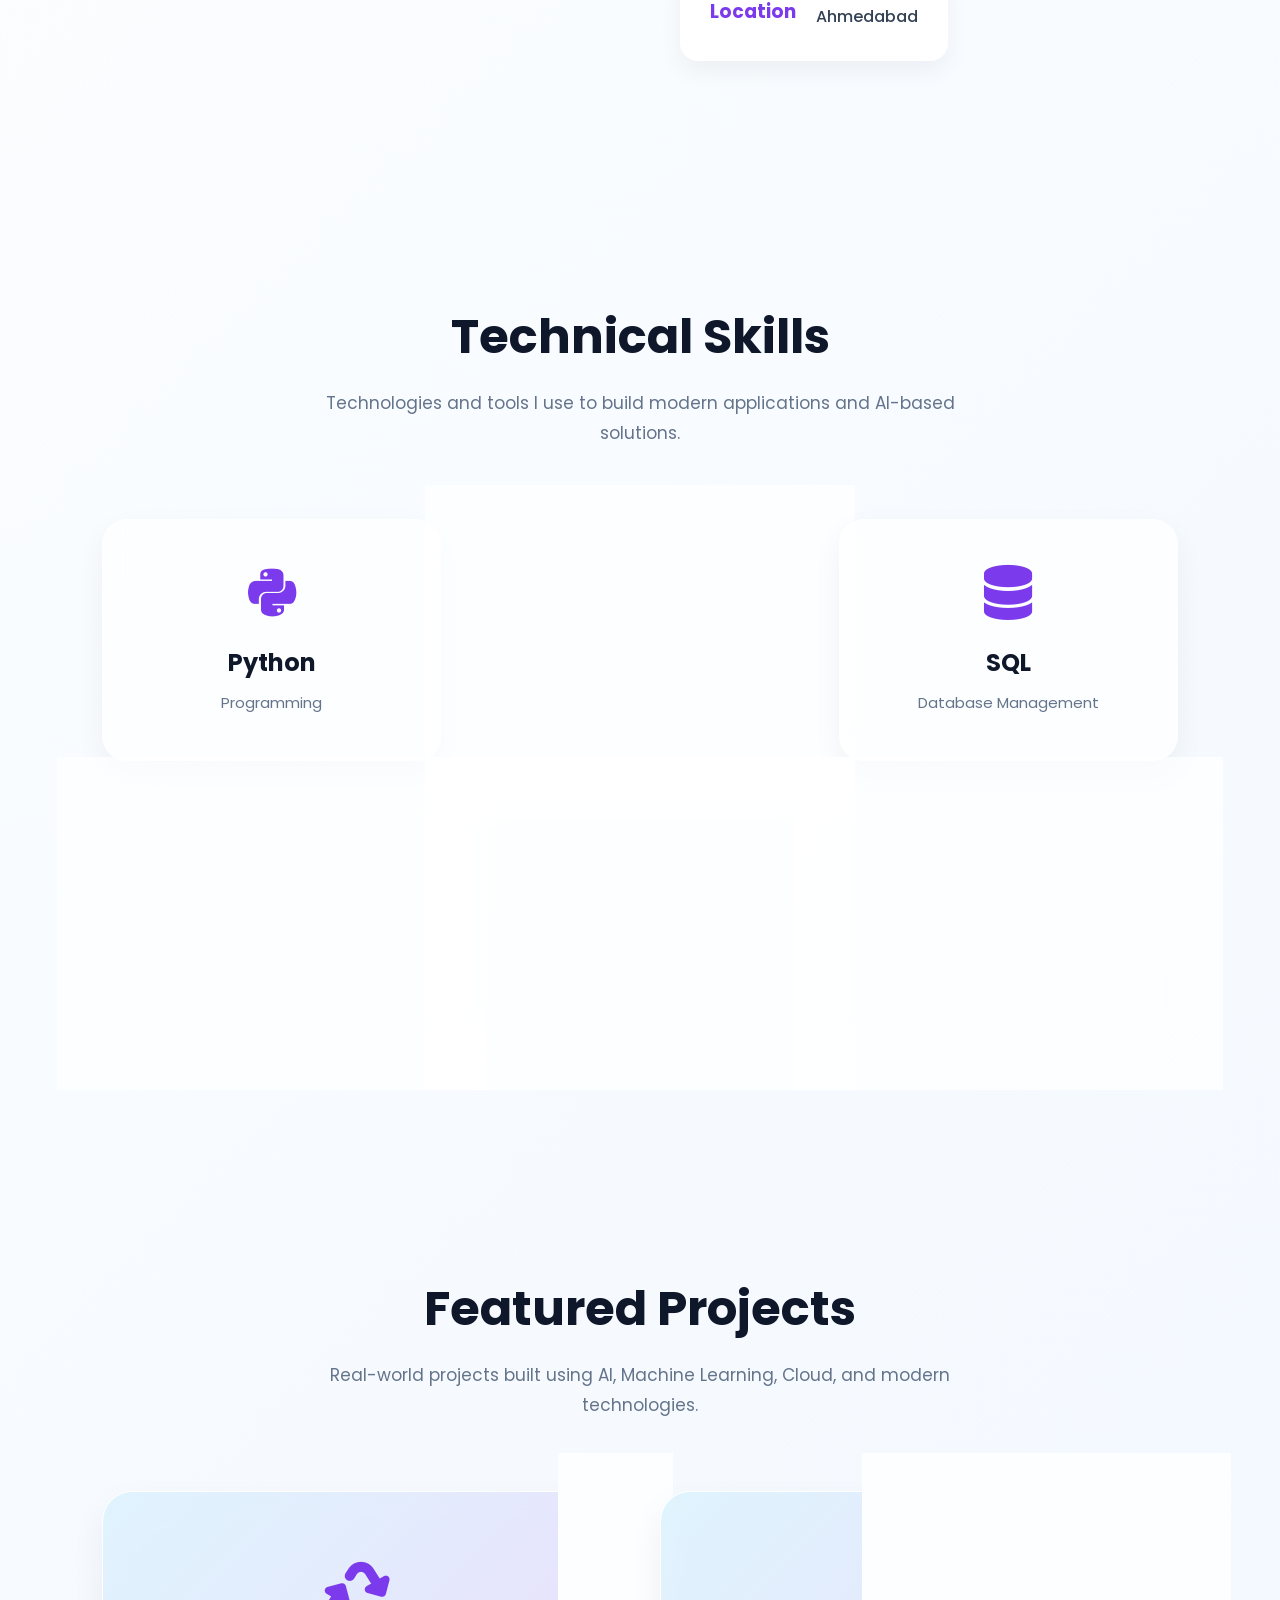
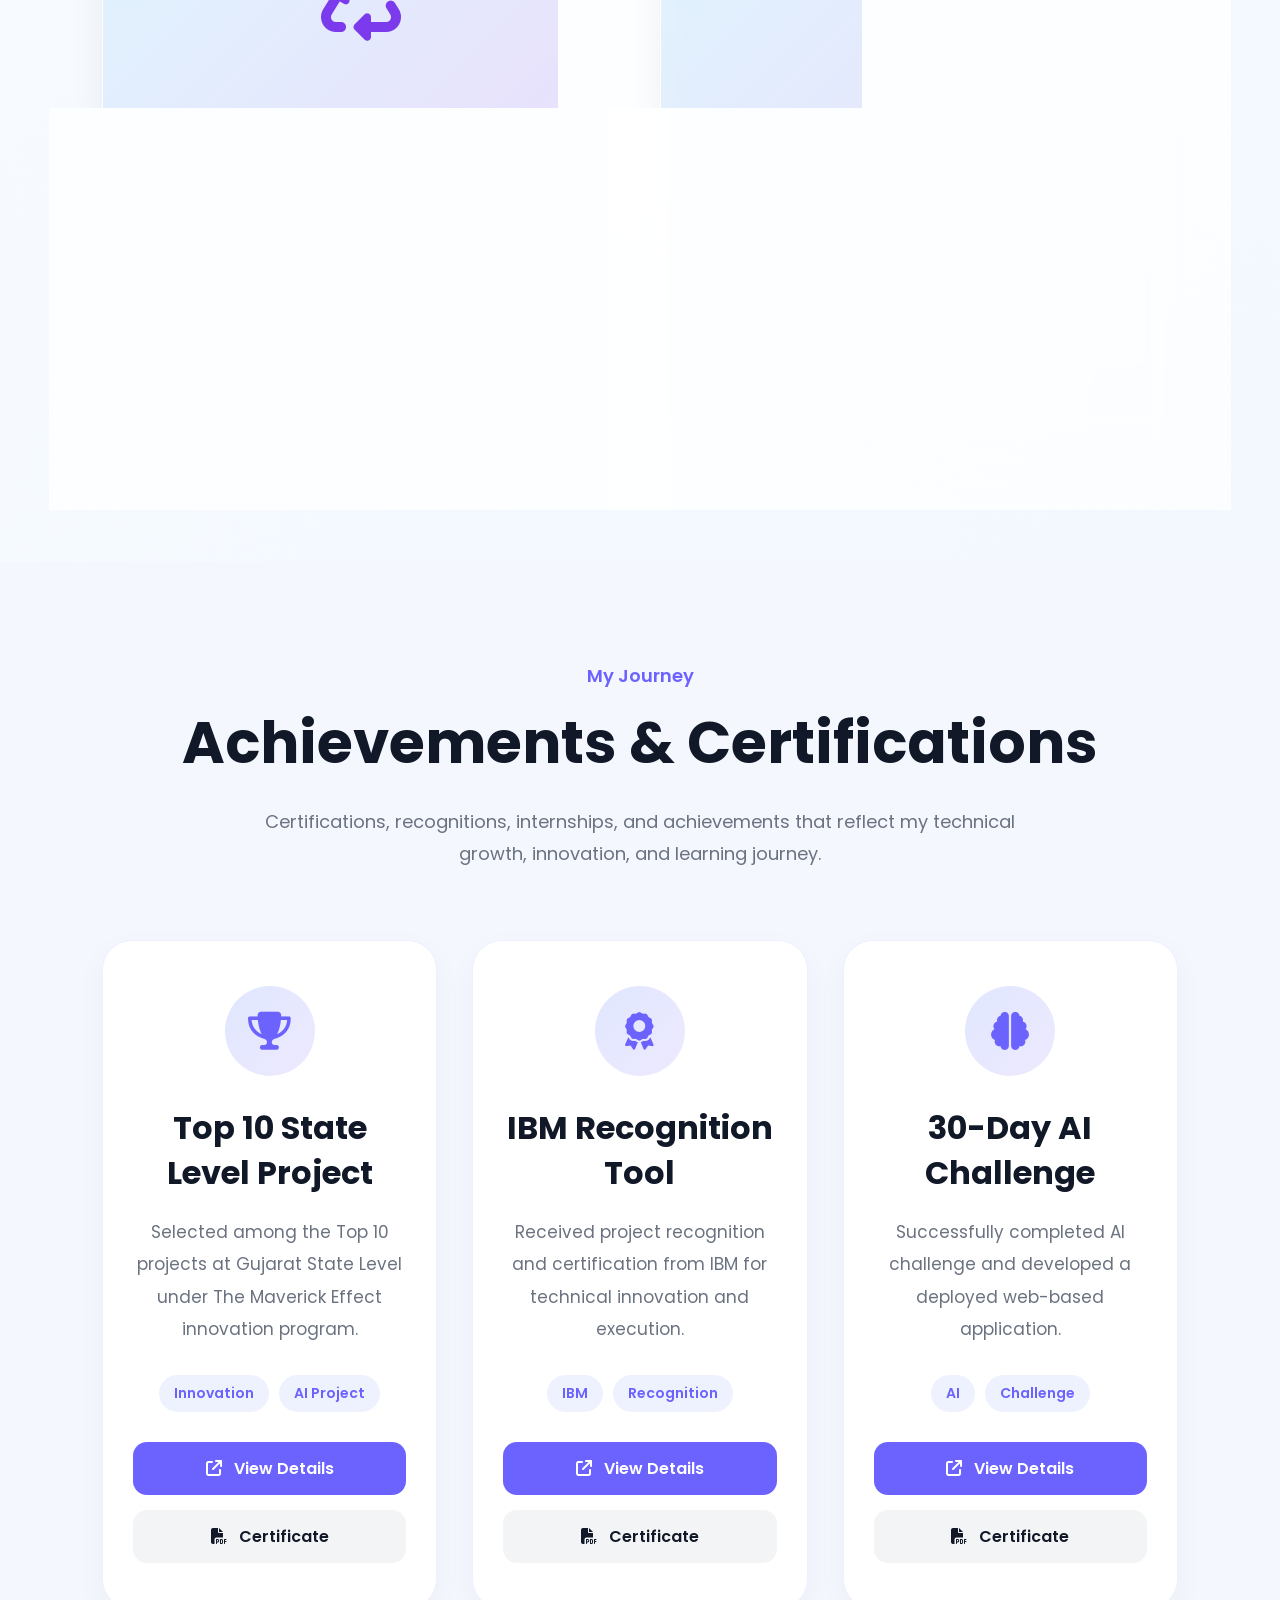
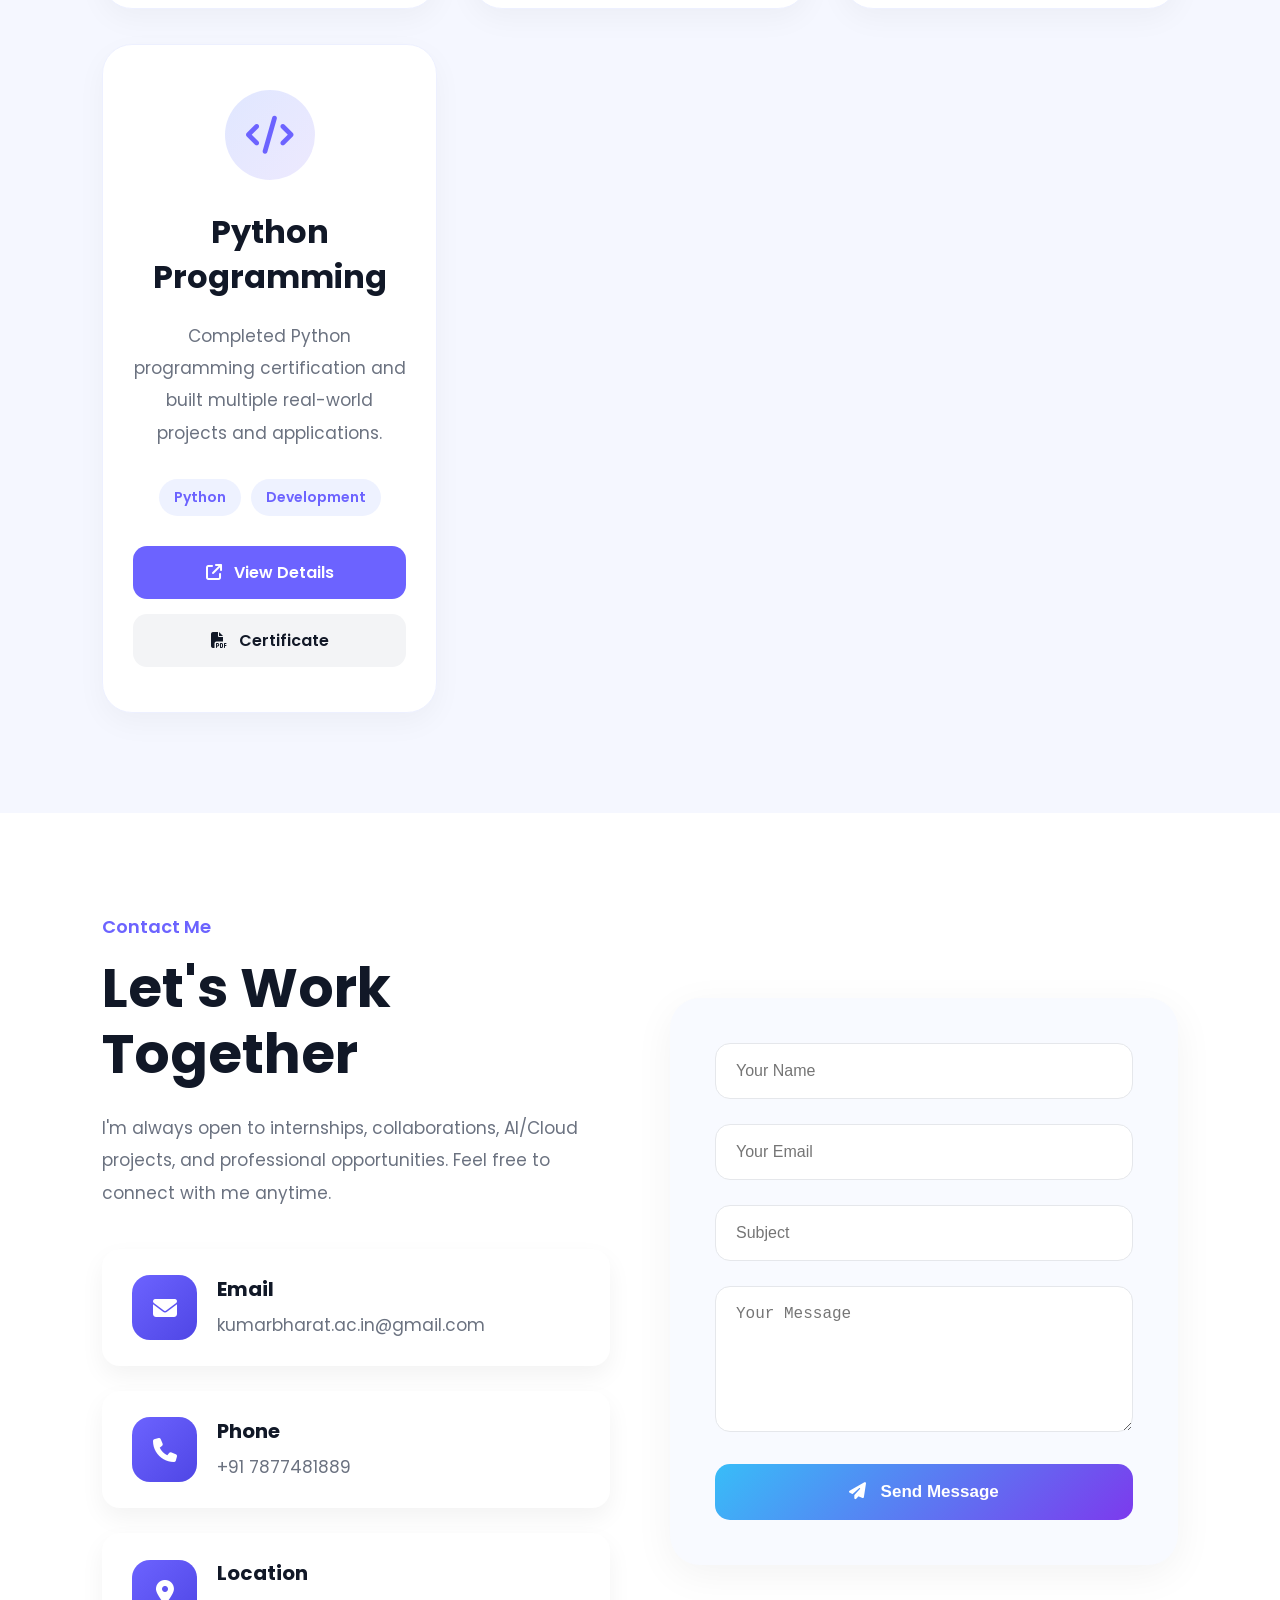
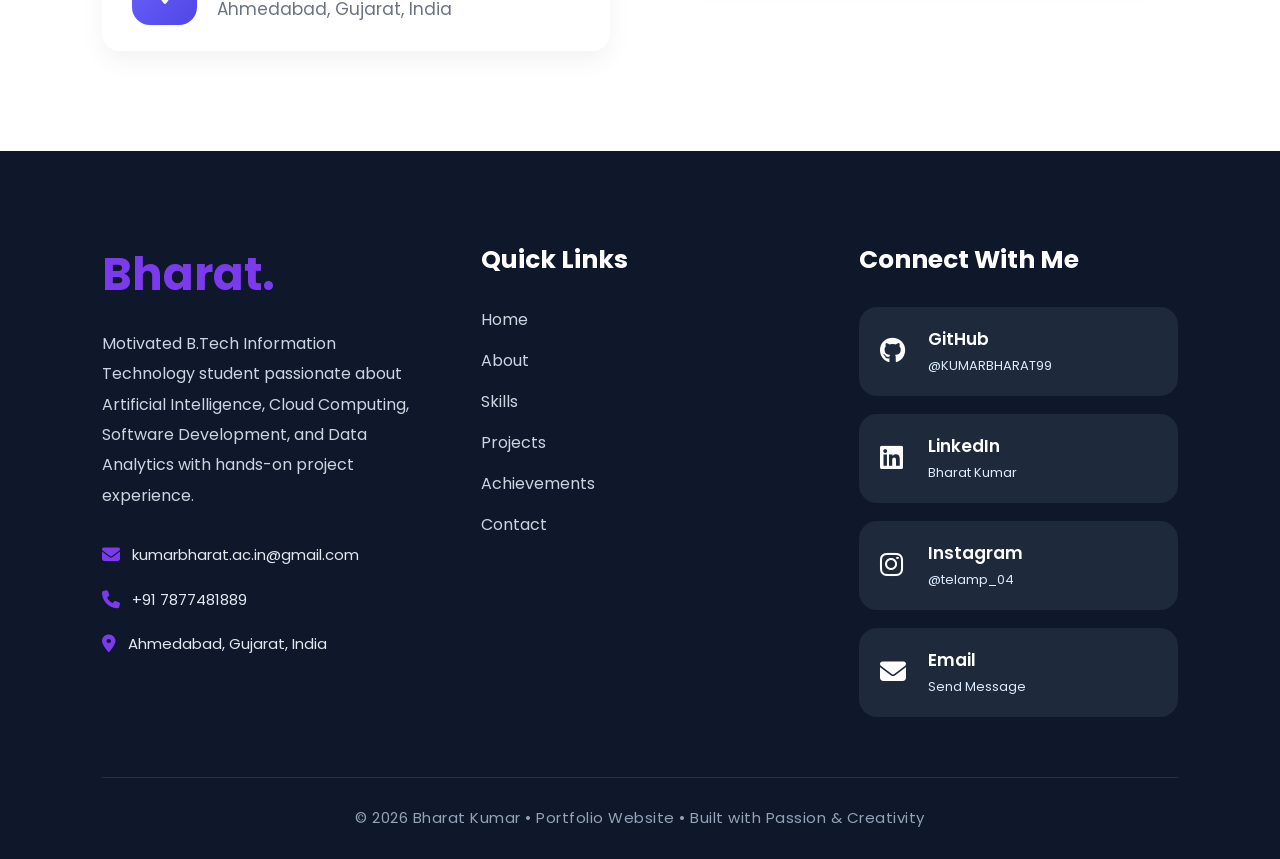
==== commit 811f05db: "added scroll animations" ====
--- a/index.html
+++ b/index.html
@@ -1,1914 +1,1942 @@
-<!DOCTYPE html>
-<html lang="en">
-<head>
-  <meta charset="UTF-8" />
-  <meta name="viewport" content="width=device-width, initial-scale=1.0"/>
-  <title>Bharat Kumar | Portfolio</title>
-
-  <!-- Google Font -->
-  <link rel="preconnect" href="https://fonts.googleapis.com">
-  <link rel="preconnect" href="https://fonts.gstatic.com" crossorigin>
-
-  <link href="https://fonts.googleapis.com/css2?family=Poppins:wght@300;400;500;600;700&display=swap" rel="stylesheet">
-
-  <!-- Icons -->
-  <link
-    rel="stylesheet"
-    href="https://cdnjs.cloudflare.com/ajax/libs/font-awesome/6.5.1/css/all.min.css"
-  />
-
-  <style>
-
-    *{
-      margin:0;
-      padding:0;
-      box-sizing:border-box;
-      scroll-behavior:smooth;
-    }
-
-    body{
-      font-family:'Poppins',sans-serif;
-      background:linear-gradient(
-      135deg,
-      #ffffff,
-      #f4f9ff,
-      #eef4ff
-      );
-      color:#1e293b;
-      overflow-x:hidden;
-    }
-
-    /* NAVBAR */
-
-    nav{
-      width:100%;
-      height:80px;
-      display:flex;
-      justify-content:space-between;
-      align-items:center;
-      padding:0 8%;
-      position:fixed;
-      top:0;
-      z-index:1000;
-
-      background:rgba(255,255,255,0.65);
-      backdrop-filter:blur(12px);
-      border-bottom:1px solid rgba(255,255,255,0.2);
-    }
-
-    .logo{
-      font-size:28px;
-      font-weight:700;
-      color:#2563eb;
-    }
-
-    .nav-links{
-      display:flex;
-      gap:30px;
-    }
-
-    .nav-links a{
-      text-decoration:none;
-      color:#334155;
-      font-weight:500;
-      transition:0.3s;
-    }
-
-    .nav-links a:hover{
-      color:#7c3aed;
-    }
-
-    /* HERO SECTION */
-
-    .hero{
-      min-height:100vh;
-      display:flex;
-      align-items:center;
-      justify-content:center;
-      padding:120px 8% 60px;
-      position:relative;
-    }
-
-    .hero-container{
-      display:flex;
-      align-items:center;
-      justify-content:space-between;
-      gap:60px;
-      width:100%;
-      max-width:1200px;
-    }
-
-    .hero-text{
-      flex:1;
-    }
-
-    .tag{
-      display:inline-block;
-      padding:8px 18px;
-      border-radius:50px;
-      background:#dbeafe;
-      color:#2563eb;
-      font-size:14px;
-      margin-bottom:25px;
-      font-weight:500;
-    }
-
-    .hero-text h1{
-      font-size:64px;
-      line-height:1.1;
-      margin-bottom:20px;
-      color:#0f172a;
-    }
-
-    .hero-text h1 span{
-      color:#7c3aed;
-    }
-
-    .hero-text p{
-      font-size:18px;
-      line-height:1.8;
-      color:#475569;
-      max-width:650px;
-      margin-bottom:35px;
-    }
-
-    .btn-group{
-      display:flex;
-      gap:20px;
-      flex-wrap:wrap;
-    }
-
-    .btn{
-      padding:14px 28px;
-      border:none;
-      border-radius:12px;
-      font-size:16px;
-      font-weight:600;
-      cursor:pointer;
-      transition:0.4s;
-      text-decoration:none;
-    }
-
-    .btn-primary{
-      background:linear-gradient(
-      90deg,
-      #38bdf8,
-      #7c3aed
-      );
-      color:white;
-      box-shadow:0 10px 25px rgba(124,58,237,0.25);
-    }
-
-    .btn-primary:hover{
-      transform:translateY(-4px);
-    }
-
-    .btn-secondary{
-      background:white;
-      color:#2563eb;
-      border:1px solid #cbd5e1;
-    }
-
-    .btn-secondary:hover{
-      background:#eff6ff;
-      transform:translateY(-4px);
-    }
-
-    /* HERO IMAGE */
-
-    .hero-image{
-      flex:1;
-      display:flex;
-      justify-content:center;
-      position:relative;
-    }
-
-    .circle{
-      width:380px;
-      height:380px;
-      border-radius:50%;
-      background:linear-gradient(
-      135deg,
-      rgba(56,189,248,0.25),
-      rgba(124,58,237,0.25)
-      );
-      position:absolute;
-      filter:blur(10px);
-      animation:float 5s ease-in-out infinite;
-    }
-
-    .profile-card{
-      width:320px;
-      height:380px;
-      border-radius:30px;
-      background:rgba(255,255,255,0.7);
-      backdrop-filter:blur(15px);
-      border:1px solid rgba(255,255,255,0.3);
-      box-shadow:0 15px 40px rgba(0,0,0,0.08);
-
-      display:flex;
-      align-items:center;
-      justify-content:center;
-      flex-direction:column;
-      position:relative;
-      z-index:2;
-    }
-
-    .profile-card i{
-      font-size:120px;
-      color:#7c3aed;
-      margin-bottom:20px;
-    }
-
-    .profile-card h3{
-      font-size:24px;
-      margin-bottom:8px;
-    }
-
-    .profile-card p{
-      color:#64748b;
-    }
-
-    /* SOCIAL */
-
-    .social-icons{
-      margin-top:35px;
-      display:flex;
-      gap:20px;
-    }
-
-    .social-icons a{
-      width:50px;
-      height:50px;
-      border-radius:50%;
-      background:white;
-      display:flex;
-      align-items:center;
-      justify-content:center;
-      text-decoration:none;
-      color:#2563eb;
-      font-size:20px;
-      box-shadow:0 8px 20px rgba(0,0,0,0.08);
-      transition:0.3s;
-    }
-
-    .social-icons a:hover{
-      transform:translateY(-5px);
-      color:#7c3aed;
-    }
-
-    /* FLOATING BLUR */
-
-    .blur1,
-    .blur2{
-      position:absolute;
-      border-radius:50%;
-      filter:blur(90px);
-      z-index:-1;
-    }
-
-    .blur1{
-      width:250px;
-      height:250px;
-      background:#38bdf8;
-      top:120px;
-      left:-80px;
-      opacity:0.2;
-    }
-
-    .blur2{
-      width:300px;
-      height:300px;
-      background:#7c3aed;
-      bottom:-100px;
-      right:-100px;
-      opacity:0.18;
-    }
-
-    @keyframes float{
-      0%{
-        transform:translateY(0px);
-      }
-      50%{
-        transform:translateY(-15px);
-      }
-      100%{
-        transform:translateY(0px);
-      }
-    }
-
-    /* RESPONSIVE */
-
-    @media(max-width:950px){
-
-      .hero-container{
-        flex-direction:column-reverse;
-        text-align:center;
-      }
-
-      .hero-text h1{
-        font-size:48px;
-      }
-
-      .hero-text p{
-        margin:auto;
-        margin-bottom:30px;
-      }
-
-      .btn-group{
-        justify-content:center;
-      }
-
-      .nav-links{
-        display:none;
-      }
-
-    }
-/* ABOUT SECTION */
-
-.about{
-  padding:120px 8%;
-}
-
-.about-container{
-  display:flex;
-  align-items:center;
-  justify-content:space-between;
-  gap:80px;
-  max-width:1200px;
-  margin:auto;
-}
-
-.about-left{
-  flex:1;
-  display:flex;
-  justify-content:center;
-}
-
-.about-image-card{
-  width:320px;
-  height:320px;
-
-  border-radius:30px;
-
-  background:rgba(255,255,255,0.7);
-
-  backdrop-filter:blur(15px);
-
-  border:1px solid rgba(255,255,255,0.3);
-
-  box-shadow:0 15px 40px rgba(0,0,0,0.08);
-
-  display:flex;
-  align-items:center;
-  justify-content:center;
-}
-
-.about-image-card i{
-  font-size:120px;
-  color:#7c3aed;
-}
-
-.about-right{
-  flex:1;
-}
-
-.about-right h2{
-  font-size:48px;
-  margin-bottom:25px;
-  color:#0f172a;
-}
-
-.about-right p{
-  font-size:17px;
-  line-height:1.9;
-  color:#475569;
-  margin-bottom:20px;
-}
-
-.about-info{
-  display:flex;
-  gap:20px;
-  flex-wrap:wrap;
-  margin-top:35px;
-}
-
-.info-box{
-  background:white;
-  padding:25px 30px;
-  border-radius:18px;
-  box-shadow:0 10px 25px rgba(0,0,0,0.05);
-  min-width:160px;
-}
-
-.info-box h3{
-  color:#7c3aed;
-  margin-bottom:10px;
-}
-
-.info-box span{
-  color:#334155;
-  font-weight:500;
-}
-
-/* RESPONSIVE ABOUT */
-
-@media(max-width:950px){
-
-  .about-container{
-    flex-direction:column;
-    text-align:center;
-  }
-
-  .about-info{
-    justify-content:center;
-  }
-
-}
-/* SKILLS SECTION */
-
-.skills{
-  padding:120px 8%;
-}
-
-.skills-heading{
-  text-align:center;
-  margin-bottom:70px;
-}
-
-.skills-heading h2{
-  font-size:48px;
-  color:#0f172a;
-  margin-bottom:15px;
-}
-
-.skills-heading p{
-  color:#64748b;
-  font-size:17px;
-  max-width:700px;
-  margin:auto;
-  line-height:1.8;
-}
-
-.skills-container{
-  display:grid;
-  grid-template-columns:repeat(auto-fit,minmax(250px,1fr));
-  gap:30px;
-  max-width:1200px;
-  margin:auto;
-}
-
-.skill-card{
-  background:rgba(255,255,255,0.7);
-
-  backdrop-filter:blur(12px);
-
-  border:1px solid rgba(255,255,255,0.3);
-
-  border-radius:25px;
-
-  padding:45px 30px;
-
-  text-align:center;
-
-  transition:0.4s;
-
-  box-shadow:0 12px 30px rgba(0,0,0,0.05);
-}
-
-.skill-card:hover{
-  transform:translateY(-10px);
-
-  box-shadow:0 18px 40px rgba(124,58,237,0.15);
-}
-
-.skill-card i{
-  font-size:55px;
-  margin-bottom:25px;
-  color:#7c3aed;
-}
-
-.skill-card h3{
-  font-size:24px;
-  margin-bottom:10px;
-  color:#0f172a;
-}
-
-.skill-card span{
-  color:#64748b;
-  font-size:15px;
-}
-/* PROJECTS SECTION */
-
-.projects{
-  padding:120px 8%;
-}
-
-.projects-heading{
-  text-align:center;
-  margin-bottom:70px;
-}
-
-.projects-heading h2{
-  font-size:48px;
-  color:#0f172a;
-  margin-bottom:15px;
-}
-
-.projects-heading p{
-  color:#64748b;
-  font-size:17px;
-  max-width:700px;
-  margin:auto;
-  line-height:1.8;
-}
-
-.projects-container{
-  display:grid;
-  grid-template-columns:repeat(auto-fit,minmax(340px,1fr));
-  gap:40px;
-  max-width:1200px;
-  margin:auto;
-}
-
-.project-card{
-  background:rgba(255,255,255,0.75);
-
-  backdrop-filter:blur(12px);
-
-  border:1px solid rgba(255,255,255,0.3);
-
-  border-radius:30px;
-
-  overflow:hidden;
-
-  transition:0.4s;
-
-  box-shadow:0 15px 35px rgba(0,0,0,0.06);
-}
-
-.project-card:hover{
-  transform:translateY(-10px);
-
-  box-shadow:0 20px 45px rgba(124,58,237,0.15);
-}
-
-.project-image{
-  height:220px;
-
-  display:flex;
-  align-items:center;
-  justify-content:center;
-
-  background:linear-gradient(
-  135deg,
-  rgba(56,189,248,0.15),
-  rgba(124,58,237,0.15)
-  );
-}
-
-.project-image i{
-  font-size:80px;
-  color:#7c3aed;
-}
-
-.project-content{
-  padding:35px;
-}
-
-.project-content h3{
-  font-size:28px;
-  margin-bottom:18px;
-  color:#0f172a;
-}
-
-.project-content p{
-  color:#64748b;
-  line-height:1.8;
-  margin-bottom:25px;
-}
-
-.project-tags{
-  display:flex;
-  gap:12px;
-  flex-wrap:wrap;
-  margin-bottom:28px;
-}
-
-.project-tags span{
-  padding:8px 16px;
-  border-radius:50px;
-
-  background:#eef2ff;
-
-  color:#7c3aed;
-
-  font-size:14px;
-  font-weight:500;
-}
-
-.project-btn{
-  display:inline-block;
-
-  padding:13px 24px;
-
-  border-radius:12px;
-
-  text-decoration:none;
-
-  background:linear-gradient(
-  90deg,
-  #38bdf8,
-  #7c3aed
-  );
-
-  color:white;
-
-  font-weight:600;
-
-  transition:0.3s;
-}
-
-.project-btn:hover{
-  transform:translateY(-3px);
-}
-/* ===================================== */
-/* ACHIEVEMENTS SECTION */
-/* ===================================== */
-
-.achievements{
-    width:100%;
-    padding:100px 8%;
-    background:#f5f7ff;
-}
-
-.achievements-heading{
-    text-align:center;
-    margin-bottom:70px;
-}
-
-.achievements-heading span{
-    color:#6c63ff;
-    font-weight:600;
-    font-size:18px;
-}
-
-.achievements-heading h2{
-    font-size:58px;
-    margin-top:10px;
-    color:#111827;
-}
-
-.achievements-heading p{
-    max-width:750px;
-    margin:20px auto 0;
-    color:#6b7280;
-    font-size:18px;
-    line-height:1.8;
-}
-
-/* CONTAINER */
-
-.achievements-container{
-    display:grid;
-    grid-template-columns:repeat(auto-fit,minmax(280px,1fr));
-    gap:35px;
-}
-
-/* CARD */
-
-.achievement-card{
-    background:#ffffff;
-    border-radius:30px;
-    padding:45px 30px;
-    text-align:center;
-    transition:0.4s;
-    position:relative;
-    overflow:hidden;
-    border:1px solid #edf0ff;
-    box-shadow:0 10px 30px rgba(0,0,0,0.04);
-}
-
-.achievement-card:hover{
-    transform:translateY(-10px);
-    box-shadow:0 20px 50px rgba(108,99,255,0.15);
-}
-
-/* ICON */
-
-.achievement-icon{
-    width:90px;
-    height:90px;
-    margin:auto;
-    border-radius:50%;
-    background:linear-gradient(135deg,#e0e7ff,#ede9fe);
-    display:flex;
-    align-items:center;
-    justify-content:center;
-    margin-bottom:30px;
-}
-
-.achievement-icon i{
-    font-size:38px;
-    color:#6c63ff;
-}
-
-/* TITLE */
-
-.achievement-card h3{
-    font-size:32px;
-    color:#111827;
-    margin-bottom:20px;
-    line-height:1.4;
-}
-
-/* TEXT */
-
-.achievement-card p{
-    color:#6b7280;
-    line-height:1.9;
-    font-size:17px;
-    margin-bottom:30px;
-}
-
-/* TAGS */
-
-.achievement-tags{
-    display:flex;
-    justify-content:center;
-    flex-wrap:wrap;
-    gap:10px;
-    margin-bottom:30px;
-}
-
-.achievement-tags span{
-    background:#eef2ff;
-    color:#6c63ff;
-    padding:8px 15px;
-    border-radius:50px;
-    font-size:14px;
-    font-weight:600;
-}
-
-/* BUTTONS */
-
-.achievement-buttons{
-    display:flex;
-    flex-direction:column;
-    gap:15px;
-}
-
-/* DETAILS BUTTON */
-
-.btn-details{
-    background:#6c63ff;
-    color:white;
-    padding:14px;
-    border-radius:14px;
-    text-decoration:none;
-    font-weight:600;
-    transition:0.3s;
-}
-
-.btn-details:hover{
-    background:#4f46e5;
-}
-
-/* CERTIFICATE BUTTON */
-
-.btn-certificate{
-    background:#f3f4f6;
-    color:#111827;
-    padding:14px;
-    border-radius:14px;
-    text-decoration:none;
-    font-weight:600;
-    transition:0.3s;
-}
-
-.btn-certificate:hover{
-    background:#e5e7eb;
-}
-
-/* ICON INSIDE BUTTON */
-
-.btn-details i,
-.btn-certificate i{
-    margin-right:8px;
-}
-
-/* RESPONSIVE */
-
-@media(max-width:768px){
-
-    .achievements{
-        padding:80px 5%;
-    }
-
-    .achievements-heading h2{
-        font-size:40px;
-    }
-
-    .achievement-card{
-        padding:35px 25px;
-    }
-
-}
-/* ===================================== */
-/* CONTACT SECTION */
-/* ===================================== */
-
-.contact{
-    width:100%;
-    padding:100px 8%;
-    background:#ffffff;
-}
-
-.contact-container{
-    display:grid;
-    grid-template-columns:repeat(auto-fit,minmax(320px,1fr));
-    gap:60px;
-    align-items:center;
-}
-
-/* LEFT */
-
-.contact-left span{
-    color:#6c63ff;
-    font-size:18px;
-    font-weight:600;
-}
-
-.contact-left h2{
-    font-size:55px;
-    margin-top:15px;
-    color:#111827;
-    line-height:1.2;
-}
-
-.contact-left p{
-    margin-top:25px;
-    color:#6b7280;
-    line-height:1.9;
-    font-size:17px;
-}
-
-/* INFO */
-
-.contact-info{
-    margin-top:40px;
-    display:flex;
-    flex-direction:column;
-    gap:25px;
-}
-
-.info-box{
-    display:flex;
-    align-items:center;
-    gap:20px;
-}
-
-.info-icon{
-    width:65px;
-    height:65px;
-    border-radius:18px;
-    background:linear-gradient(135deg,#6c63ff,#4f46e5);
-    display:flex;
-    align-items:center;
-    justify-content:center;
-    flex-shrink:0;
-}
-
-.info-icon i{
-    color:white;
-    font-size:24px;
-}
-
-.info-box h4{
-    font-size:20px;
-    color:#111827;
-    margin-bottom:5px;
-}
-
-.info-box p{
-    margin:0;
-    color:#6b7280;
-}
-
-/* RIGHT */
-
-.contact-right{
-    background:#f8faff;
-    padding:45px;
-    border-radius:30px;
-    box-shadow:0 10px 40px rgba(0,0,0,0.05);
-}
-
-/* FORM */
-
-.input-box{
-    margin-bottom:25px;
-}
-
-.input-box input,
-.input-box textarea{
-    width:100%;
-    padding:18px 20px;
-    border:none;
-    outline:none;
-    background:white;
-    border-radius:15px;
-    font-size:16px;
-    color:#111827;
-    border:1px solid #e5e7eb;
-    transition:0.3s;
-}
-
-.input-box input:focus,
-.input-box textarea:focus{
-    border-color:#6c63ff;
-    box-shadow:0 0 0 4px rgba(108,99,255,0.1);
-}
-
-/* BUTTON */
-
-.contact-right button{
-    width:100%;
-    padding:18px;
-    border:none;
-    border-radius:15px;
-    background:linear-gradient(135deg,#38bdf8,#7c3aed);
-    color:white;
-    font-size:17px;
-    font-weight:600;
-    cursor:pointer;
-    transition:0.3s;
-}
-
-.contact-right button:hover{
-    transform:translateY(-3px);
-    box-shadow:0 15px 30px rgba(124,58,237,0.25);
-}
-
-.contact-right button i{
-    margin-right:10px;
-}
-
-/* RESPONSIVE */
-
-@media(max-width:768px){
-
-    .contact{
-        padding:80px 5%;
-    }
-
-    .contact-left h2{
-        font-size:40px;
-    }
-
-    .contact-right{
-        padding:30px;
-    }
-
-}
-/* ===================================== */
-/* FOOTER */
-/* ===================================== */
-
-.footer{
-    width:100%;
-    background:#0f172a;
-    color:white;
-    padding:90px 8% 30px;
-    position:relative;
-    overflow:hidden;
-}
-
-/* CONTAINER */
-
-.footer-container{
-    display:grid;
-    grid-template-columns:repeat(auto-fit,minmax(280px,1fr));
-    gap:60px;
-    margin-bottom:60px;
-}
-
-/* LEFT */
-
-.footer-left h2{
-    font-size:45px;
-    color:#7c3aed;
-    margin-bottom:20px;
-}
-
-.footer-left p{
-    color:#cbd5e1;
-    line-height:1.9;
-    font-size:16px;
-}
-
-.footer-contact{
-    margin-top:30px;
-}
-
-.footer-contact p{
-    display:flex;
-    align-items:center;
-    gap:12px;
-    margin-bottom:16px;
-    color:#e2e8f0;
-    font-size:15px;
-}
-
-.footer-contact i{
-    color:#7c3aed;
-    font-size:18px;
-}
-
-/* CENTER */
-
-.footer-center h3,
-.footer-right h3{
-    font-size:25px;
-    margin-bottom:28px;
-    color:white;
-}
-
-.footer-center ul{
-    list-style:none;
-}
-
-.footer-center ul li{
-    margin-bottom:16px;
-}
-
-.footer-center ul li a{
-    text-decoration:none;
-    color:#cbd5e1;
-    transition:0.3s;
-    font-size:16px;
-}
-
-.footer-center ul li a:hover{
-    color:#7c3aed;
-    padding-left:6px;
-}
-
-/* SOCIALS */
-
-.footer-socials{
-    display:flex;
-    flex-direction:column;
-    gap:18px;
-}
-
-/* SOCIAL BOX */
-
-.social-box{
-    display:flex;
-    align-items:center;
-    gap:18px;
-    background:#1e293b;
-    padding:18px 20px;
-    border-radius:18px;
-    text-decoration:none;
-    color:white;
-    transition:0.35s;
-    border:1px solid transparent;
-}
-
-.social-box:hover{
-    transform:translateX(10px);
-    background:linear-gradient(135deg,#38bdf8,#7c3aed);
-    border-color:rgba(255,255,255,0.1);
-}
-
-/* ICON */
-
-.social-box i{
-    font-size:26px;
-    min-width:30px;
-}
-
-/* TEXT */
-
-.social-box span{
-    display:block;
-    font-size:17px;
-    font-weight:600;
-}
-
-.social-box small{
-    color:#dbeafe;
-    font-size:13px;
-}
-
-/* BOTTOM */
-
-.footer-bottom{
-    border-top:1px solid rgba(255,255,255,0.1);
-    padding-top:28px;
-    text-align:center;
-}
-
-.footer-bottom p{
-    color:#94a3b8;
-    font-size:15px;
-    letter-spacing:0.5px;
-}
-
-/* RESPONSIVE */
-
-@media(max-width:768px){
-
-    .footer{
-        padding:70px 5% 25px;
-    }
-
-    .footer-left h2{
-        font-size:38px;
-    }
-
-    .footer-container{
-        gap:45px;
-    }
-
-}
-@media(max-width:600px){
-
-      .hero-text h1{
-        font-size:38px;
-      }
-
-      .profile-card{
-        width:280px;
-        height:340px;
-      }
-
-      .circle{
-        width:300px;
-        height:300px;
-      }
-
-    }
-
-  </style>
-</head>
-
-<body>
-
-  <!-- NAVBAR -->
-
-
-
-
-
-
-
-
-
-
-
-
-
-
-  <nav>
-
-    <div class="logo">Bharat.</div>
-
-    <div class="nav-links">
-      <a href="#home">Home</a>
-      <a href="#about">About</a>
-      <a href="#skills">Skills</a>
-      <a href="#projects">Projects</a>
-      <a href="#contact">Contact</a>
-    </div>
-
-  </nav>
-
-  <!-- HERO SECTION -->
-
-  <section class="hero" id ="home">
-
-    <div class="blur1"></div>
-    <div class="blur2"></div>
-
-    <div class="hero-container">
-
-      <!-- LEFT -->
-
-      <div class="hero-text">
-
-        <div class="tag">
-          AI • Cloud • Data Analytics
-        </div>
-
-        <h1>
-          Hi, I'm <span>Bharat Kumar</span>
-        </h1>
-
-        <p>
-          Motivated B.Tech Information Technology student with strong skills in Python, Java, SQL, AI-based applications, 
-          and problem solving. Passionate about Artificial Intelligence, Cloud Computing, and 
-          Data Analytics with hands-on project experience.
-        </p>
-
-        <div class="btn-group">
-
-  <a href="#projects" class="btn btn-primary">
-    View Projects
-  </a>
-
-  <a href="Bharat_Kumar_Resume.pdf"
-     target="_blank"
-     class="btn btn-secondary">
-
-    View Resume
-  </a>
-
-  <a href="Bharat_Kumar_Resume.pdf"
-     download
-     class="btn btn-primary">
-
-    Download Resume
-  </a>
-
-</div>
-
-        <div class="social-icons">
-
-          <a href="https://github.com/KUMARBHARAT99" target="_blank">
-            <i class="fab fa-github"></i>
-          </a>
-
-          <a href="https://linkedin.com/in/bharat-kumar-44bb39364" target="_blank">
-            <i class="fab fa-linkedin"></i>
-          </a>
-          <a href="mailto:kumarbharat.ac.in@gmail.com" title="Email" aria-label="Email">
-            <i class="fa-solid fa-envelope"></i>
-          </a>
-          
-        </div>
-
-      </div>
-
-      <!-- RIGHT -->
-
-      <div class="hero-image">
-
-        <div class="circle"></div>
-
-        <div class="profile-card">
-
-          <i class="fa-solid fa-code"></i>
-
-          <h3>Bharat Kumar</h3>
-
-          <p>Data Analytics Enthusiast</p>
-
-        </div>
-
-      </div>
-
-    </div>
-
-  </section>
-<!-- ABOUT SECTION -->
-
-<section class="about" id="about">
-
-  <div class="about-container">
-
-    <div class="about-left">
-
-      <div class="about-image-card">
-
-        <i class="fa-solid fa-user-graduate"></i>
-
-      </div>
-
-    </div>
-
-    <div class="about-right">
-
-      <h2>About Me</h2>
-
-      <p>
-        I am Bharat Kumar, a B.Tech Information Technology student at
-        Silver Oak University with a strong interest in Artificial Intelligence,
-        Cloud Computing, Data Analytics, and Software Development.
-      </p>
-
-      <p>
-        I enjoy building real-world projects using modern technologies and
-        continuously improving my technical and problem-solving skills.
-        I am passionate about innovation, learning, and creating impactful
-        technology solutions.
-      </p>
-
-      <div class="about-info">
-
-        <div class="info-box">
-          <h3>Education</h3>
-          <span>B.Tech IT</span>
-        </div>
-
-        <div class="info-box">
-          <h3>CGPA</h3>
-          <span>9.57</span>
-        </div>
-
-        <div class="info-box">
-          <h3>Location</h3>
-          <span>Ahmedabad</span>
-        </div>
-
-      </div>
-
-    </div>
-
-  </div>
-
-</section>
-<!-- SKILLS SECTION -->
-
-<section class="skills" id="skills">
-
-  <div class="skills-heading">
-
-    <h2>Technical Skills</h2>
-
-    <p>
-      Technologies and tools I use to build modern applications and AI-based solutions.
-    </p>
-
-  </div>
-
-  <div class="skills-container">
-
-    <div class="skill-card">
-      <i class="fa-brands fa-python"></i>
-      <h3>Python</h3>
-      <span>Programming</span>
-    </div>
-
-    <div class="skill-card">
-      <i class="fa-brands fa-java"></i>
-      <h3>Java</h3>
-      <span>OOP Development</span>
-    </div>
-
-    <div class="skill-card">
-      <i class="fa-solid fa-database"></i>
-      <h3>SQL</h3>
-      <span>Database Management</span>
-    </div>
-
-    <div class="skill-card">
-      <i class="fa-solid fa-brain"></i>
-      <h3>AI / ML</h3>
-      <span>Machine Learning</span>
-    </div>
-
-    <div class="skill-card">
-      <i class="fa-solid fa-cloud"></i>
-      <h3>Cloud</h3>
-      <span>Cloud Computing</span>
-    </div>
-
-    <div class="skill-card">
-      <i class="fa-brands fa-github"></i>
-      <h3>GitHub</h3>
-      <span>Version Control</span>
-    </div>
-
-  </div>
-
-</section>
-<!-- PROJECTS SECTION -->
-
-<section class="projects" id="projects">
-
-  <div class="projects-heading">
-
-    <h2>Featured Projects</h2>
-
-    <p>
-      Real-world projects built using AI, Machine Learning, Cloud, and modern technologies.
-    </p>
-
-  </div>
-
-  <div class="projects-container">
-
-    <!-- PROJECT 1 -->
-
-    <div class="project-card">
-
-      <div class="project-image">
-
-        <i class="fa-solid fa-recycle"></i>
-
-      </div>
-
-      <div class="project-content">
-
-        <h3>AI Waste Detection System</h3>
-
-        <p>
-          Intelligent automated waste identification and sorting system using advanced computer vision models.
-        </p>
-
-        <div class="project-tags">
-          <span>Python</span>
-          <span>OpenCV</span>
-          <span>AI</span>
-        </div>
-
-        <a href="#" class="project-btn">
-          View Details
-        </a>
-
-      </div>
-
-    </div>
-
-    <!-- PROJECT 2 -->
-
-    <div class="project-card">
-
-      <div class="project-image">
-
-        <i class="fa-solid fa-shield-halved"></i>
-
-      </div>
-
-      <div class="project-content">
-
-        <h3>Scam Guard AI</h3>
-
-        <p>
-          Real-time scam and threat detection system with automated warning alerts and AI-based analysis.
-        </p>
-
-        <div class="project-tags">
-          <span>Machine Learning</span>
-          <span>Python</span>
-          <span>Security</span>
-        </div>
-
-        <a href="#" class="project-btn">
-          View Details
-        </a>
-
-      </div>
-
-    </div>
-
-  </div>
-
-</section>
-<!-- ========================= -->
-<!-- ACHIEVEMENTS SECTION -->
-<!-- ========================= -->
-
-<section class="achievements" id="achievements">
-
-    <!-- HEADING -->
-
-    <div class="achievements-heading">
-
-        <span>My Journey</span>
-
-        <h2>Achievements & Certifications</h2>
-
-        <p>
-            Certifications, recognitions, internships, and achievements
-            that reflect my technical growth, innovation, and learning journey.
-        </p>
-
-    </div>
-
-    <!-- CARDS CONTAINER -->
-
-    <div class="achievements-container">
-
-        <!-- ================= CARD 1 ================= -->
-
-        <div class="achievement-card">
-
-            <div class="achievement-icon">
-                <i class="fa-solid fa-trophy"></i>
-            </div>
-
-            <h3>Top 10 State Level Project</h3>
-
-            <p>
-                Selected among the Top 10 projects at Gujarat State Level
-                under The Maverick Effect innovation program.
-            </p>
-
-            <div class="achievement-tags">
-                <span>Innovation</span>
-                <span>AI Project</span>
-            </div>
-
-            <div class="achievement-buttons">
-
-                <a href="pages/maverick.html" class="btn-details">
-                    <i class="fa-solid fa-arrow-up-right-from-square"></i>
-                    View Details
-                </a>
-
-                <a href="certificates/maverick_effect.pdf"
-                   target="_blank"
-                   class="btn-certificate">
-
-                    <i class="fa-solid fa-file-pdf"></i>
-                    Certificate
-                </a>
-
-            </div>
-
-        </div>
-
-        <!-- ================= CARD 2 ================= -->
-
-        <div class="achievement-card">
-
-            <div class="achievement-icon">
-                <i class="fa-solid fa-award"></i>
-            </div>
-
-            <h3>IBM Recognition Internship</h3>
-
-            <p>
-                Received project recognition and certification from IBM
-                for technical innovation and execution.    
-            </p>
-
-            <div class="achievement-tags">
-                <span>IBM</span>
-                <span>Recognition</span>
-            </div>
-
-            <div class="achievement-buttons">
-
-                <a href="pages/ibm.html" class="btn-details">
-                    <i class="fa-solid fa-arrow-up-right-from-square"></i>
-                    View Details
-                </a>
-
-                <a href="certificates/Bharat IBM internship.pdf"
-                   target="_blank"
-                   class="btn-certificate">
-
-                    <i class="fa-solid fa-file-pdf"></i>
-                    Certificate
-                </a>
-
-            </div>
-
-        </div>
-
-        <!-- ================= CARD 3 ================= -->
-
-        <div class="achievement-card">
-
-            <div class="achievement-icon">
-                <i class="fa-solid fa-brain"></i>
-            </div>
-
-            <h3>30-Day AI Challenge</h3>
-
-            <p>
-                Successfully completed AI challenge and developed
-                a deployed web-based application.
-            </p>
-
-            <div class="achievement-tags">
-                <span>AI</span>
-                <span>Challenge</span>
-            </div>
-
-            <div class="achievement-buttons">
-
-                <a href="pages/ai-challenge.html" class="btn-details">
-                    <i class="fa-solid fa-arrow-up-right-from-square"></i>
-                    View Details
-                </a>
-
-                <a href="certificates/30day_challenge.pdf"
-                   target="_blank"
-                   class="btn-certificate">
-
-                    <i class="fa-solid fa-file-pdf"></i>
-                    Certificate
-                </a>
-
-            </div>
-
-        </div>
-
-        <!-- ================= CARD 4 ================= -->
-
-        <div class="achievement-card">
-
-            <div class="achievement-icon">
-                <i class="fa-solid fa-code"></i>
-            </div>
-
-            <h3>Python Programming</h3>
-
-            <p>
-                Completed Python programming certification and
-                built multiple real-world projects and applications.
-            </p>
-
-            <div class="achievement-tags">
-                <span>Python</span>
-                <span>Development</span>
-            </div>
-
-            <div class="achievement-buttons">
-
-                <a href="pages/python.html" class="btn-details">
-                    <i class="fa-solid fa-arrow-up-right-from-square"></i>
-                    View Details
-                </a>
-
-                <a href="certificates/python_certificate.pdf"
-                   target="_blank"
-                   class="btn-certificate">
-
-                    <i class="fa-solid fa-file-pdf"></i>
-                    Certificate
-                </a>
-
-            </div>
-
-        </div>
-
-    </div>
-
-</section>
-<!-- ========================= -->
-<!-- CONTACT SECTION -->
-<!-- ========================= -->
-
-<section class="contact" id="contact">
-
-    <div class="contact-container">
-
-        <!-- LEFT SIDE -->
-
-        <div class="contact-left">
-
-            <span>Contact Me</span>
-
-            <h2>Let's Work Together</h2>
-
-            <p>
-                I'm always open to internships, collaborations,
-                AI/Cloud projects, and professional opportunities.
-                Feel free to connect with me anytime.
-            </p>
-
-            <!-- CONTACT INFO -->
-
-            <div class="contact-info">
-
-                <!-- EMAIL -->
-
-                <div class="info-box">
-
-                    <div class="info-icon">
-                        <i class="fa-solid fa-envelope"></i>
-                    </div>
-
-                    <div>
-                        <h4>Email</h4>
-                        <p>kumarbharat.ac.in@gmail.com</p>
-                    </div>
-
-                </div>
-
-                <!-- PHONE -->
-
-                <div class="info-box">
-
-                    <div class="info-icon">
-                        <i class="fa-solid fa-phone"></i>
-                    </div>
-
-                    <div>
-                        <h4>Phone</h4>
-                        <p>+91 7877481889</p>
-                    </div>
-
-                </div>
-
-                <!-- LOCATION -->
-
-                <div class="info-box">
-
-                    <div class="info-icon">
-                        <i class="fa-solid fa-location-dot"></i>
-                    </div>
-
-                    <div>
-                        <h4>Location</h4>
-                        <p>Ahmedabad, Gujarat, India</p>
-                    </div>
-
-                </div>
-
-            </div>
-
-        </div>
-
-        <!-- RIGHT SIDE -->
-
-        <div class="contact-right">
-
-            <form>
-
-                <div class="input-box">
-                    <input type="text" placeholder="Your Name" required>
-                </div>
-
-                <div class="input-box">
-                    <input type="email" placeholder="Your Email" required>
-                </div>
-
-                <div class="input-box">
-                    <input type="text" placeholder="Subject">
-                </div>
-
-                <div class="input-box">
-                    <textarea rows="6" placeholder="Your Message"></textarea>
-                </div>
-
-                <button type="submit">
-                    <i class="fa-solid fa-paper-plane"></i>
-                    Send Message
-                </button>
-
-            </form>
-
-        </div>
-
-    </div>
-
-</section>
-<!-- ========================= -->
-<!-- FOOTER SECTION -->
-<!-- ========================= -->
-
-<footer class="footer">
-
-    <div class="footer-container">
-
-        <!-- LEFT -->
-
-        <div class="footer-left">
-
-            <h2>Bharat.</h2>
-
-            <p>
-                Motivated B.Tech Information Technology student passionate about
-                Artificial Intelligence, Cloud Computing, Software Development,
-                and Data Analytics with hands-on project experience.
-            </p>
-
-            <div class="footer-contact">
-
-                <p>
-                    <i class="fa-solid fa-envelope"></i>
-                    kumarbharat.ac.in@gmail.com
-                </p>
-
-                <p>
-                    <i class="fa-solid fa-phone"></i>
-                    +91 7877481889
-                </p>
-
-                <p>
-                    <i class="fa-solid fa-location-dot"></i>
-                    Ahmedabad, Gujarat, India
-                </p>
-
-            </div>
-
-        </div>
-
-        <!-- CENTER -->
-
-        <div class="footer-center">
-
-            <h3>Quick Links</h3>
-
-            <ul>
-
-                <li><a href="#home">Home</a></li>
-
-                <li><a href="#about">About</a></li>
-
-                <li><a href="#skills">Skills</a></li>
-
-                <li><a href="#projects">Projects</a></li>
-
-                <li><a href="#achievements">Achievements</a></li>
-
-                <li><a href="#contact">Contact</a></li>
-
-            </ul>
-
-        </div>
-
-        <!-- RIGHT -->
-
-        <div class="footer-right">
-
-            <h3>Connect With Me</h3>
-
-            <div class="footer-socials">
-
-                <!-- GITHUB -->
-
-                <a href="https://github.com/KUMARBHARAT99"
-                   target="_blank"
-                   class="social-box">
-
-                    <i class="fa-brands fa-github"></i>
-
-                    <div>
-                        <span>GitHub</span>
-                        <small>@KUMARBHARAT99</small>
-                    </div>
-
-                </a>
-
-                <!-- LINKEDIN -->
-
-                <a href="https://linkedin.com/in/bharat-kumar-44bb39364"
-                   target="_blank"
-                   class="social-box">
-
-                    <i class="fa-brands fa-linkedin"></i>
-
-                    <div>
-                        <span>LinkedIn</span>
-                        <small>Bharat Kumar</small>
-                    </div>
-
-                </a>
-
-                <!-- INSTAGRAM -->
-
-                <a href="https://instagram.com/telamp_04"
-                   target="_blank"
-                   class="social-box">
-
-                    <i class="fa-brands fa-instagram"></i>
-
-                    <div>
-                        <span>Instagram</span>
-                        <small>@telamp_04</small>
-                    </div>
-
-                </a>
-
-                <!-- EMAIL -->
-
-                <a href="mailto:kumarbharat.ac.in@gmail.com"
-                   class="social-box">
-
-                    <i class="fa-solid fa-envelope"></i>
-
-                    <div>
-                        <span>Email</span>
-                        <small>Send Message</small>
-                    </div>
-
-                </a>
-
-            </div>
-
-        </div>
-
-    </div>
-
-    <!-- BOTTOM -->
-
-    <div class="footer-bottom">
-
-        <p>
-            © 2026 Bharat Kumar • Portfolio Website • Built with Passion & Creativity
-        </p>
-
-    </div>
-
-</footer>
-</body>
+<!DOCTYPE html>
+<html lang="en">
+<head>
+  <meta charset="UTF-8" />
+  <meta name="viewport" content="width=device-width, initial-scale=1.0"/>
+  <title>Bharat Kumar | Portfolio</title>
+
+  <!-- Google Font -->
+  <link rel="preconnect" href="https://fonts.googleapis.com">
+  <link rel="preconnect" href="https://fonts.gstatic.com" crossorigin>
+
+  <link href="https://fonts.googleapis.com/css2?family=Poppins:wght@300;400;500;600;700&display=swap" rel="stylesheet">
+
+  <!-- Icons -->
+  <link
+    rel="stylesheet"
+    href="https://cdnjs.cloudflare.com/ajax/libs/font-awesome/6.5.1/css/all.min.css"
+  />
+
+  <style>
+
+    *{
+      margin:0;
+      padding:0;
+      box-sizing:border-box;
+      scroll-behavior:smooth;
+    }
+
+    body{
+      font-family:'Poppins',sans-serif;
+      background:linear-gradient(
+      135deg,
+      #ffffff,
+      #f4f9ff,
+      #eef4ff
+      );
+      color:#1e293b;
+      overflow-x:hidden;
+    }
+
+    /* NAVBAR */
+
+    nav{
+      width:100%;
+      height:80px;
+      display:flex;
+      justify-content:space-between;
+      align-items:center;
+      padding:0 8%;
+      position:fixed;
+      top:0;
+      z-index:1000;
+
+      background:rgba(255,255,255,0.65);
+      backdrop-filter:blur(12px);
+      border-bottom:1px solid rgba(255,255,255,0.2);
+    }
+
+    .logo{
+      font-size:28px;
+      font-weight:700;
+      color:#2563eb;
+    }
+
+    .nav-links{
+      display:flex;
+      gap:30px;
+    }
+
+    .nav-links a{
+      text-decoration:none;
+      color:#334155;
+      font-weight:500;
+      transition:0.3s;
+    }
+
+    .nav-links a:hover{
+      color:#7c3aed;
+    }
+
+    /* HERO SECTION */
+
+    .hero{
+      min-height:100vh;
+      display:flex;
+      align-items:center;
+      justify-content:center;
+      padding:120px 8% 60px;
+      position:relative;
+    }
+
+    .hero-container{
+      display:flex;
+      align-items:center;
+      justify-content:space-between;
+      gap:60px;
+      width:100%;
+      max-width:1200px;
+    }
+
+    .hero-text{
+      flex:1;
+    }
+
+    .tag{
+      display:inline-block;
+      padding:8px 18px;
+      border-radius:50px;
+      background:#dbeafe;
+      color:#2563eb;
+      font-size:14px;
+      margin-bottom:25px;
+      font-weight:500;
+    }
+
+    .hero-text h1{
+      font-size:64px;
+      line-height:1.1;
+      margin-bottom:20px;
+      color:#0f172a;
+    }
+
+    .hero-text h1 span{
+      color:#7c3aed;
+    }
+
+    .hero-text p{
+      font-size:18px;
+      line-height:1.8;
+      color:#475569;
+      max-width:650px;
+      margin-bottom:35px;
+    }
+
+    .btn-group{
+      display:flex;
+      gap:20px;
+      flex-wrap:wrap;
+    }
+
+    .btn{
+      padding:14px 28px;
+      border:none;
+      border-radius:12px;
+      font-size:16px;
+      font-weight:600;
+      cursor:pointer;
+      transition:0.4s;
+      text-decoration:none;
+    }
+
+    .btn-primary{
+      background:linear-gradient(
+      90deg,
+      #38bdf8,
+      #7c3aed
+      );
+      color:white;
+      box-shadow:0 10px 25px rgba(124,58,237,0.25);
+    }
+
+    .btn-primary:hover{
+      transform:translateY(-4px);
+    }
+
+    .btn-secondary{
+      background:white;
+      color:#2563eb;
+      border:1px solid #cbd5e1;
+    }
+
+    .btn-secondary:hover{
+      background:#eff6ff;
+      transform:translateY(-4px);
+    }
+
+    /* HERO IMAGE */
+
+    .hero-image{
+      flex:1;
+      display:flex;
+      justify-content:center;
+      position:relative;
+    }
+
+    .circle{
+      width:380px;
+      height:380px;
+      border-radius:50%;
+      background:linear-gradient(
+      135deg,
+      rgba(56,189,248,0.25),
+      rgba(124,58,237,0.25)
+      );
+      position:absolute;
+      filter:blur(10px);
+      animation:float 5s ease-in-out infinite;
+    }
+
+    .profile-card{
+      width:320px;
+      height:380px;
+      border-radius:30px;
+      background:rgba(255,255,255,0.7);
+      backdrop-filter:blur(15px);
+      border:1px solid rgba(255,255,255,0.3);
+      box-shadow:0 15px 40px rgba(0,0,0,0.08);
+
+      display:flex;
+      align-items:center;
+      justify-content:center;
+      flex-direction:column;
+      position:relative;
+      z-index:2;
+    }
+
+    .profile-card i{
+      font-size:120px;
+      color:#7c3aed;
+      margin-bottom:20px;
+    }
+
+    .profile-card h3{
+      font-size:24px;
+      margin-bottom:8px;
+    }
+
+    .profile-card p{
+      color:#64748b;
+    }
+
+    /* SOCIAL */
+
+    .social-icons{
+      margin-top:35px;
+      display:flex;
+      gap:20px;
+    }
+
+    .social-icons a{
+      width:50px;
+      height:50px;
+      border-radius:50%;
+      background:white;
+      display:flex;
+      align-items:center;
+      justify-content:center;
+      text-decoration:none;
+      color:#2563eb;
+      font-size:20px;
+      box-shadow:0 8px 20px rgba(0,0,0,0.08);
+      transition:0.3s;
+    }
+
+    .social-icons a:hover{
+      transform:translateY(-5px);
+      color:#7c3aed;
+    }
+
+    /* FLOATING BLUR */
+
+    .blur1,
+    .blur2{
+      position:absolute;
+      border-radius:50%;
+      filter:blur(90px);
+      z-index:-1;
+    }
+
+    .blur1{
+      width:250px;
+      height:250px;
+      background:#38bdf8;
+      top:120px;
+      left:-80px;
+      opacity:0.2;
+    }
+
+    .blur2{
+      width:300px;
+      height:300px;
+      background:#7c3aed;
+      bottom:-100px;
+      right:-100px;
+      opacity:0.18;
+    }
+
+    @keyframes float{
+      0%{
+        transform:translateY(0px);
+      }
+      50%{
+        transform:translateY(-15px);
+      }
+      100%{
+        transform:translateY(0px);
+      }
+    }
+
+    /* RESPONSIVE */
+
+    @media(max-width:950px){
+
+      .hero-container{
+        flex-direction:column-reverse;
+        text-align:center;
+      }
+
+      .hero-text h1{
+        font-size:48px;
+      }
+
+      .hero-text p{
+        margin:auto;
+        margin-bottom:30px;
+      }
+
+      .btn-group{
+        justify-content:center;
+      }
+
+      .nav-links{
+        display:none;
+      }
+
+    }
+/* ABOUT SECTION */
+
+.about{
+  padding:120px 8%;
+}
+
+.about-container{
+  display:flex;
+  align-items:center;
+  justify-content:space-between;
+  gap:80px;
+  max-width:1200px;
+  margin:auto;
+}
+
+.about-left{
+  flex:1;
+  display:flex;
+  justify-content:center;
+}
+
+.about-image-card{
+  width:320px;
+  height:320px;
+
+  border-radius:30px;
+
+  background:rgba(255,255,255,0.7);
+
+  backdrop-filter:blur(15px);
+
+  border:1px solid rgba(255,255,255,0.3);
+
+  box-shadow:0 15px 40px rgba(0,0,0,0.08);
+
+  display:flex;
+  align-items:center;
+  justify-content:center;
+}
+
+.about-image-card i{
+  font-size:120px;
+  color:#7c3aed;
+}
+
+.about-right{
+  flex:1;
+}
+
+.about-right h2{
+  font-size:48px;
+  margin-bottom:25px;
+  color:#0f172a;
+}
+
+.about-right p{
+  font-size:17px;
+  line-height:1.9;
+  color:#475569;
+  margin-bottom:20px;
+}
+
+.about-info{
+  display:flex;
+  gap:20px;
+  flex-wrap:wrap;
+  margin-top:35px;
+}
+
+.info-box{
+  background:white;
+  padding:25px 30px;
+  border-radius:18px;
+  box-shadow:0 10px 25px rgba(0,0,0,0.05);
+  min-width:160px;
+}
+
+.info-box h3{
+  color:#7c3aed;
+  margin-bottom:10px;
+}
+
+.info-box span{
+  color:#334155;
+  font-weight:500;
+}
+
+/* RESPONSIVE ABOUT */
+
+@media(max-width:950px){
+
+  .about-container{
+    flex-direction:column;
+    text-align:center;
+  }
+
+  .about-info{
+    justify-content:center;
+  }
+
+}
+/* SKILLS SECTION */
+
+.skills{
+  padding:120px 8%;
+}
+
+.skills-heading{
+  text-align:center;
+  margin-bottom:70px;
+}
+
+.skills-heading h2{
+  font-size:48px;
+  color:#0f172a;
+  margin-bottom:15px;
+}
+
+.skills-heading p{
+  color:#64748b;
+  font-size:17px;
+  max-width:700px;
+  margin:auto;
+  line-height:1.8;
+}
+
+.skills-container{
+  display:grid;
+  grid-template-columns:repeat(auto-fit,minmax(250px,1fr));
+  gap:30px;
+  max-width:1200px;
+  margin:auto;
+}
+
+.skill-card{
+  background:rgba(255,255,255,0.7);
+
+  backdrop-filter:blur(12px);
+
+  border:1px solid rgba(255,255,255,0.3);
+
+  border-radius:25px;
+
+  padding:45px 30px;
+
+  text-align:center;
+
+  transition:0.4s;
+
+  box-shadow:0 12px 30px rgba(0,0,0,0.05);
+}
+
+.skill-card:hover{
+  transform:translateY(-10px);
+
+  box-shadow:0 18px 40px rgba(124,58,237,0.15);
+}
+
+.skill-card i{
+  font-size:55px;
+  margin-bottom:25px;
+  color:#7c3aed;
+}
+
+.skill-card h3{
+  font-size:24px;
+  margin-bottom:10px;
+  color:#0f172a;
+}
+
+.skill-card span{
+  color:#64748b;
+  font-size:15px;
+}
+/* PROJECTS SECTION */
+
+.projects{
+  padding:120px 8%;
+}
+
+.projects-heading{
+  text-align:center;
+  margin-bottom:70px;
+}
+
+.projects-heading h2{
+  font-size:48px;
+  color:#0f172a;
+  margin-bottom:15px;
+}
+
+.projects-heading p{
+  color:#64748b;
+  font-size:17px;
+  max-width:700px;
+  margin:auto;
+  line-height:1.8;
+}
+
+.projects-container{
+  display:grid;
+  grid-template-columns:repeat(auto-fit,minmax(340px,1fr));
+  gap:40px;
+  max-width:1200px;
+  margin:auto;
+}
+
+.project-card{
+  background:rgba(255,255,255,0.75);
+
+  backdrop-filter:blur(12px);
+
+  border:1px solid rgba(255,255,255,0.3);
+
+  border-radius:30px;
+
+  overflow:hidden;
+
+  transition:0.4s;
+
+  box-shadow:0 15px 35px rgba(0,0,0,0.06);
+}
+
+.project-card:hover{
+  transform:translateY(-10px);
+
+  box-shadow:0 20px 45px rgba(124,58,237,0.15);
+}
+
+.project-image{
+  height:220px;
+
+  display:flex;
+  align-items:center;
+  justify-content:center;
+
+  background:linear-gradient(
+  135deg,
+  rgba(56,189,248,0.15),
+  rgba(124,58,237,0.15)
+  );
+}
+
+.project-image i{
+  font-size:80px;
+  color:#7c3aed;
+}
+
+.project-content{
+  padding:35px;
+}
+
+.project-content h3{
+  font-size:28px;
+  margin-bottom:18px;
+  color:#0f172a;
+}
+
+.project-content p{
+  color:#64748b;
+  line-height:1.8;
+  margin-bottom:25px;
+}
+
+.project-tags{
+  display:flex;
+  gap:12px;
+  flex-wrap:wrap;
+  margin-bottom:28px;
+}
+
+.project-tags span{
+  padding:8px 16px;
+  border-radius:50px;
+
+  background:#eef2ff;
+
+  color:#7c3aed;
+
+  font-size:14px;
+  font-weight:500;
+}
+
+.project-btn{
+  display:inline-block;
+
+  padding:13px 24px;
+
+  border-radius:12px;
+
+  text-decoration:none;
+
+  background:linear-gradient(
+  90deg,
+  #38bdf8,
+  #7c3aed
+  );
+
+  color:white;
+
+  font-weight:600;
+
+  transition:0.3s;
+}
+
+.project-btn:hover{
+  transform:translateY(-3px);
+}
+/* ===================================== */
+/* ACHIEVEMENTS SECTION */
+/* ===================================== */
+
+.achievements{
+    width:100%;
+    padding:100px 8%;
+    background:#f5f7ff;
+}
+
+.achievements-heading{
+    text-align:center;
+    margin-bottom:70px;
+}
+
+.achievements-heading span{
+    color:#6c63ff;
+    font-weight:600;
+    font-size:18px;
+}
+
+.achievements-heading h2{
+    font-size:58px;
+    margin-top:10px;
+    color:#111827;
+}
+
+.achievements-heading p{
+    max-width:750px;
+    margin:20px auto 0;
+    color:#6b7280;
+    font-size:18px;
+    line-height:1.8;
+}
+
+/* CONTAINER */
+
+.achievements-container{
+    display:grid;
+    grid-template-columns:repeat(auto-fit,minmax(280px,1fr));
+    gap:35px;
+}
+
+/* CARD */
+
+.achievement-card{
+    background:#ffffff;
+    border-radius:30px;
+    padding:45px 30px;
+    text-align:center;
+    transition:0.4s;
+    position:relative;
+    overflow:hidden;
+    border:1px solid #edf0ff;
+    box-shadow:0 10px 30px rgba(0,0,0,0.04);
+}
+
+.achievement-card:hover{
+    transform:translateY(-10px);
+    box-shadow:0 20px 50px rgba(108,99,255,0.15);
+}
+
+/* ICON */
+
+.achievement-icon{
+    width:90px;
+    height:90px;
+    margin:auto;
+    border-radius:50%;
+    background:linear-gradient(135deg,#e0e7ff,#ede9fe);
+    display:flex;
+    align-items:center;
+    justify-content:center;
+    margin-bottom:30px;
+}
+
+.achievement-icon i{
+    font-size:38px;
+    color:#6c63ff;
+}
+
+/* TITLE */
+
+.achievement-card h3{
+    font-size:32px;
+    color:#111827;
+    margin-bottom:20px;
+    line-height:1.4;
+}
+
+/* TEXT */
+
+.achievement-card p{
+    color:#6b7280;
+    line-height:1.9;
+    font-size:17px;
+    margin-bottom:30px;
+}
+
+/* TAGS */
+
+.achievement-tags{
+    display:flex;
+    justify-content:center;
+    flex-wrap:wrap;
+    gap:10px;
+    margin-bottom:30px;
+}
+
+.achievement-tags span{
+    background:#eef2ff;
+    color:#6c63ff;
+    padding:8px 15px;
+    border-radius:50px;
+    font-size:14px;
+    font-weight:600;
+}
+
+/* BUTTONS */
+
+.achievement-buttons{
+    display:flex;
+    flex-direction:column;
+    gap:15px;
+}
+
+/* DETAILS BUTTON */
+
+.btn-details{
+    background:#6c63ff;
+    color:white;
+    padding:14px;
+    border-radius:14px;
+    text-decoration:none;
+    font-weight:600;
+    transition:0.3s;
+}
+
+.btn-details:hover{
+    background:#4f46e5;
+}
+
+/* CERTIFICATE BUTTON */
+
+.btn-certificate{
+    background:#f3f4f6;
+    color:#111827;
+    padding:14px;
+    border-radius:14px;
+    text-decoration:none;
+    font-weight:600;
+    transition:0.3s;
+}
+
+.btn-certificate:hover{
+    background:#e5e7eb;
+}
+
+/* ICON INSIDE BUTTON */
+
+.btn-details i,
+.btn-certificate i{
+    margin-right:8px;
+}
+
+/* RESPONSIVE */
+
+@media(max-width:768px){
+
+    .achievements{
+        padding:80px 5%;
+    }
+
+    .achievements-heading h2{
+        font-size:40px;
+    }
+
+    .achievement-card{
+        padding:35px 25px;
+    }
+
+}
+/* ===================================== */
+/* CONTACT SECTION */
+/* ===================================== */
+
+.contact{
+    width:100%;
+    padding:100px 8%;
+    background:#ffffff;
+}
+
+.contact-container{
+    display:grid;
+    grid-template-columns:repeat(auto-fit,minmax(320px,1fr));
+    gap:60px;
+    align-items:center;
+}
+
+/* LEFT */
+
+.contact-left span{
+    color:#6c63ff;
+    font-size:18px;
+    font-weight:600;
+}
+
+.contact-left h2{
+    font-size:55px;
+    margin-top:15px;
+    color:#111827;
+    line-height:1.2;
+}
+
+.contact-left p{
+    margin-top:25px;
+    color:#6b7280;
+    line-height:1.9;
+    font-size:17px;
+}
+
+/* INFO */
+
+.contact-info{
+    margin-top:40px;
+    display:flex;
+    flex-direction:column;
+    gap:25px;
+}
+
+.info-box{
+    display:flex;
+    align-items:center;
+    gap:20px;
+}
+
+.info-icon{
+    width:65px;
+    height:65px;
+    border-radius:18px;
+    background:linear-gradient(135deg,#6c63ff,#4f46e5);
+    display:flex;
+    align-items:center;
+    justify-content:center;
+    flex-shrink:0;
+}
+
+.info-icon i{
+    color:white;
+    font-size:24px;
+}
+
+.info-box h4{
+    font-size:20px;
+    color:#111827;
+    margin-bottom:5px;
+}
+
+.info-box p{
+    margin:0;
+    color:#6b7280;
+}
+
+/* RIGHT */
+
+.contact-right{
+    background:#f8faff;
+    padding:45px;
+    border-radius:30px;
+    box-shadow:0 10px 40px rgba(0,0,0,0.05);
+}
+
+/* FORM */
+
+.input-box{
+    margin-bottom:25px;
+}
+
+.input-box input,
+.input-box textarea{
+    width:100%;
+    padding:18px 20px;
+    border:none;
+    outline:none;
+    background:white;
+    border-radius:15px;
+    font-size:16px;
+    color:#111827;
+    border:1px solid #e5e7eb;
+    transition:0.3s;
+}
+
+.input-box input:focus,
+.input-box textarea:focus{
+    border-color:#6c63ff;
+    box-shadow:0 0 0 4px rgba(108,99,255,0.1);
+}
+
+/* BUTTON */
+
+.contact-right button{
+    width:100%;
+    padding:18px;
+    border:none;
+    border-radius:15px;
+    background:linear-gradient(135deg,#38bdf8,#7c3aed);
+    color:white;
+    font-size:17px;
+    font-weight:600;
+    cursor:pointer;
+    transition:0.3s;
+}
+
+.contact-right button:hover{
+    transform:translateY(-3px);
+    box-shadow:0 15px 30px rgba(124,58,237,0.25);
+}
+
+.contact-right button i{
+    margin-right:10px;
+}
+
+/* RESPONSIVE */
+
+@media(max-width:768px){
+
+    .contact{
+        padding:80px 5%;
+    }
+
+    .contact-left h2{
+        font-size:40px;
+    }
+
+    .contact-right{
+        padding:30px;
+    }
+
+}
+/* ===================================== */
+/* FOOTER */
+/* ===================================== */
+
+.footer{
+    width:100%;
+    background:#0f172a;
+    color:white;
+    padding:90px 8% 30px;
+    position:relative;
+    overflow:hidden;
+}
+
+/* CONTAINER */
+
+.footer-container{
+    display:grid;
+    grid-template-columns:repeat(auto-fit,minmax(280px,1fr));
+    gap:60px;
+    margin-bottom:60px;
+}
+
+/* LEFT */
+
+.footer-left h2{
+    font-size:45px;
+    color:#7c3aed;
+    margin-bottom:20px;
+}
+
+.footer-left p{
+    color:#cbd5e1;
+    line-height:1.9;
+    font-size:16px;
+}
+
+.footer-contact{
+    margin-top:30px;
+}
+
+.footer-contact p{
+    display:flex;
+    align-items:center;
+    gap:12px;
+    margin-bottom:16px;
+    color:#e2e8f0;
+    font-size:15px;
+}
+
+.footer-contact i{
+    color:#7c3aed;
+    font-size:18px;
+}
+
+/* CENTER */
+
+.footer-center h3,
+.footer-right h3{
+    font-size:25px;
+    margin-bottom:28px;
+    color:white;
+}
+
+.footer-center ul{
+    list-style:none;
+}
+
+.footer-center ul li{
+    margin-bottom:16px;
+}
+
+.footer-center ul li a{
+    text-decoration:none;
+    color:#cbd5e1;
+    transition:0.3s;
+    font-size:16px;
+}
+
+.footer-center ul li a:hover{
+    color:#7c3aed;
+    padding-left:6px;
+}
+
+/* SOCIALS */
+
+.footer-socials{
+    display:flex;
+    flex-direction:column;
+    gap:18px;
+}
+
+/* SOCIAL BOX */
+
+.social-box{
+    display:flex;
+    align-items:center;
+    gap:18px;
+    background:#1e293b;
+    padding:18px 20px;
+    border-radius:18px;
+    text-decoration:none;
+    color:white;
+    transition:0.35s;
+    border:1px solid transparent;
+}
+
+.social-box:hover{
+    transform:translateX(10px);
+    background:linear-gradient(135deg,#38bdf8,#7c3aed);
+    border-color:rgba(255,255,255,0.1);
+}
+
+/* ICON */
+
+.social-box i{
+    font-size:26px;
+    min-width:30px;
+}
+
+/* TEXT */
+
+.social-box span{
+    display:block;
+    font-size:17px;
+    font-weight:600;
+}
+
+.social-box small{
+    color:#dbeafe;
+    font-size:13px;
+}
+
+/* BOTTOM */
+
+.footer-bottom{
+    border-top:1px solid rgba(255,255,255,0.1);
+    padding-top:28px;
+    text-align:center;
+}
+
+.footer-bottom p{
+    color:#94a3b8;
+    font-size:15px;
+    letter-spacing:0.5px;
+}
+
+/* RESPONSIVE */
+
+@media(max-width:768px){
+
+    .footer{
+        padding:70px 5% 25px;
+    }
+
+    .footer-left h2{
+        font-size:38px;
+    }
+
+    .footer-container{
+        gap:45px;
+    }
+
+}
+@media(max-width:768px){
+
+    nav{
+        padding:20px 6%;
+        flex-direction:column;
+        gap:18px;
+    }
+
+    .logo{
+        font-size:32px;
+    }
+
+    .nav-links{
+        display:flex;
+        flex-wrap:wrap;
+        justify-content:center;
+        gap:16px;
+    }
+
+    .nav-links a{
+        font-size:15px;
+    }
+
+}
+@media(max-width:600px){
+
+      .hero-text h1{
+        font-size:38px;
+      }
+
+      .profile-card{
+        width:280px;
+        height:340px;
+      }
+
+      .circle{
+        width:300px;
+        height:300px;
+      }
+
+    }
+
+  </style>
+  <link rel="stylesheet" href="https://unpkg.com/aos@2.3.1/dist/aos.css"/>
+</head>
+
+<body>
+
+  <!-- NAVBAR -->
+
+
+
+
+
+
+
+
+
+
+  <nav>
+
+    <div class="logo">Bharat.</div>
+
+    <div class="nav-links">
+      <a href="#home">Home</a>
+      <a href="#about">About</a>
+      <a href="#skills">Skills</a>
+      <a href="#projects">Projects</a>
+      <a href="#contact">Contact</a>
+    </div>
+
+  </nav>
+
+  <!-- HERO SECTION -->
+
+  <section class="hero" id ="home">
+
+    <div class="blur1"></div>
+    <div class="blur2"></div>
+
+    <div class="hero-container">
+
+      <!-- LEFT -->
+      <div class="hero-text" data-aos="fade-right">
+
+        <div class="tag">
+          AI • Cloud • Data Analytics
+        </div>
+
+        <h1>
+          Hi, I'm <span>Bharat Kumar</span>
+        </h1>
+
+        <p>
+          Motivated B.Tech Information Technology student with strong skills in Python, Java, SQL, AI-based applications, 
+          and problem solving. Passionate about Artificial Intelligence, Cloud Computing, and 
+          Data Analytics with hands-on project experience.
+        </p>
+
+        <div class="btn-group">
+
+  <a href="#projects" class="btn btn-primary">
+    View Projects
+  </a>
+
+  <a href="Bharat_Kumar_Resume.pdf"
+     target="_blank"
+     class="btn btn-secondary">
+
+    View Resume
+  </a>
+
+  <a href="Bharat_Kumar_Resume.pdf"
+     download
+     class="btn btn-primary">
+
+    Download Resume
+  </a>
+
+</div>
+
+        <div class="social-icons">
+
+          <a href="https://github.com/KUMARBHARAT99" target="_blank">
+            <i class="fab fa-github"></i>
+          </a>
+
+          <a href="https://linkedin.com/in/bharat-kumar-44bb39364" target="_blank">
+            <i class="fab fa-linkedin"></i>
+          </a>
+          <a href="mailto:kumarbharat.ac.in@gmail.com" title="Email" aria-label="Email">
+            <i class="fa-solid fa-envelope"></i>
+          </a>
+          
+        </div>
+
+      </div>
+
+      <!-- RIGHT -->
+
+      <div class="hero-image">
+
+        <div class="circle"></div>
+
+        <div class="profile-card" data-aos="zoom-in">
+
+          <i class="fa-solid fa-code"></i>
+
+          <h3>Bharat Kumar</h3>
+
+          <p>Data Analytics Enthusiast</p>
+
+        </div>
+
+      </div>
+
+    </div>
+
+  </section>
+<!-- ABOUT SECTION -->
+
+<section class="about" id="about">
+
+  <div class="about-container">
+
+    <div class="about-left">
+
+      <div class="about-image-card">
+
+        <i class="fa-solid fa-user-graduate"></i>
+
+      </div>
+
+    </div>
+
+    <div class="about-right">
+
+      <h2>About Me</h2>
+
+      <p>
+        I am Bharat Kumar, a B.Tech Information Technology student at
+        Silver Oak University with a strong interest in Artificial Intelligence,
+        Cloud Computing, Data Analytics, and Software Development.
+      </p>
+
+      <p>
+        I enjoy building real-world projects using modern technologies and
+        continuously improving my technical and problem-solving skills.
+        I am passionate about innovation, learning, and creating impactful
+        technology solutions.
+      </p>
+
+      <div class="about-info">
+
+        <div class="info-box">
+          <h3>Education</h3>
+          <span>B.Tech IT</span>
+        </div>
+
+        <div class="info-box">
+          <h3>CGPA</h3>
+          <span>9.57</span>
+        </div>
+
+        <div class="info-box">
+          <h3>Location</h3>
+          <span>Ahmedabad</span>
+        </div>
+
+      </div>
+
+    </div>
+
+  </div>
+
+</section>
+<!-- SKILLS SECTION -->
+
+<section class="skills" id="skills">
+
+  <div class="skills-heading">
+
+    <h2>Technical Skills</h2>
+
+    <p>
+      Technologies and tools I use to build modern applications and AI-based solutions.
+    </p>
+
+  </div>
+
+  <div class="skills-container">
+
+    <div class="skill-card">
+      <i class="fa-brands fa-python"></i>
+      <h3>Python</h3>
+      <span>Programming</span>
+    </div>
+
+    <div class="skill-card">
+      <i class="fa-brands fa-java"></i>
+      <h3>Java</h3>
+      <span>OOP Development</span>
+    </div>
+
+    <div class="skill-card">
+      <i class="fa-solid fa-database"></i>
+      <h3>SQL</h3>
+      <span>Database Management</span>
+    </div>
+
+    <div class="skill-card">
+      <i class="fa-solid fa-brain"></i>
+      <h3>AI / ML</h3>
+      <span>Machine Learning</span>
+    </div>
+
+    <div class="skill-card">
+      <i class="fa-solid fa-cloud"></i>
+      <h3>Cloud</h3>
+      <span>Cloud Computing</span>
+    </div>
+
+    <div class="skill-card">
+      <i class="fa-brands fa-github"></i>
+      <h3>GitHub</h3>
+      <span>Version Control</span>
+    </div>
+
+  </div>
+
+</section>
+<!-- PROJECTS SECTION -->
+
+<section class="projects" id="projects">
+
+  <div class="projects-heading">
+
+    <h2>Featured Projects</h2>
+
+    <p>
+      Real-world projects built using AI, Machine Learning, Cloud, and modern technologies.
+    </p>
+
+  </div>
+
+  <div class="projects-container">
+
+    <!-- PROJECT 1 -->
+
+    <div class="project-card" data-aos="fade-up">
+
+      <div class="project-image">
+
+        <i class="fa-solid fa-recycle"></i>
+
+      </div>
+
+      <div class="project-content">
+
+        <h3>AI Waste Detection System</h3>
+
+        <p>
+          Intelligent automated waste identification and sorting system using advanced computer vision models.
+        </p>
+
+        <div class="project-tags">
+          <span>Python</span>
+          <span>OpenCV</span>
+          <span>AI</span>
+        </div>
+
+        <a href="#" class="project-btn">
+          View Details
+        </a>
+
+      </div>
+
+    </div>
+
+    <!-- PROJECT 2 -->
+
+    <div class="project-card" data-aos="fade-up">
+
+      <div class="project-image">
+
+        <i class="fa-solid fa-shield-halved"></i>
+
+      </div>
+
+      <div class="project-content">
+
+        <h3>Scam Guard AI</h3>
+
+        <p>
+          Real-time scam and threat detection system with automated warning alerts and AI-based analysis.
+        </p>
+
+        <div class="project-tags">
+          <span>Machine Learning</span>
+          <span>Python</span>
+          <span>Security</span>
+        </div>
+
+        <a href="#" class="project-btn">
+          View Details
+        </a>
+
+      </div>
+
+    </div>
+
+  </div>
+
+</section>
+<!-- ========================= -->
+<!-- ACHIEVEMENTS SECTION -->
+<!-- ========================= -->
+
+<section class="achievements" id="achievements">
+
+    <!-- HEADING -->
+
+    <div class="achievements-heading">
+
+        <span>My Journey</span>
+
+        <h2>Achievements & Certifications</h2>
+
+        <p>
+            Certifications, recognitions, internships, and achievements
+            that reflect my technical growth, innovation, and learning journey.
+        </p>
+
+    </div>
+
+    <!-- CARDS CONTAINER -->
+
+    <div class="achievements-container">
+
+        <!-- ================= CARD 1 ================= -->
+
+        <div class="achievement-card" data-aos="fade-up">
+
+            <div class="achievement-icon">
+                <i class="fa-solid fa-trophy"></i>
+            </div>
+
+            <h3>Top 10 State Level Project</h3>
+
+            <p>
+                Selected among the Top 10 projects at Gujarat State Level
+                under The Maverick Effect innovation program.
+            </p>
+
+            <div class="achievement-tags">
+                <span>Innovation</span>
+                <span>AI Project</span>
+            </div>
+
+            <div class="achievement-buttons">
+
+                <a href="pages/maverick.html" class="btn-details">
+                    <i class="fa-solid fa-arrow-up-right-from-square"></i>
+                    View Details
+                </a>
+
+                <a href="certificates/maverick_effect.pdf"
+                   target="_blank"
+                   class="btn-certificate">
+
+                    <i class="fa-solid fa-file-pdf"></i>
+                    Certificate
+                </a>
+
+            </div>
+
+        </div>
+
+        <!-- ================= CARD 2 ================= -->
+
+        <div class="achievement-card" data-aos="fade-up">
+
+            <div class="achievement-icon">
+                <i class="fa-solid fa-award"></i>
+            </div>
+
+            <h3>IBM Recognition Tool</h3>
+
+            <p>
+                Received project recognition and certification from IBM
+                for technical innovation and execution.    
+            </p>
+
+            <div class="achievement-tags">
+                <span>IBM</span>
+                <span>Recognition</span>
+            </div>
+
+            <div class="achievement-buttons">
+
+                <a href="pages/ibm.html" class="btn-details">
+                    <i class="fa-solid fa-arrow-up-right-from-square"></i>
+                    View Details
+                </a>
+
+                <a href="certificates/Bharat IBM internship.pdf"
+                   target="_blank"
+                   class="btn-certificate">
+
+                    <i class="fa-solid fa-file-pdf"></i>
+                    Certificate
+                </a>
+
+            </div>
+
+        </div>
+
+        <!-- ================= CARD 3 ================= -->
+
+        <div class="achievement-card" data-aos="fade-up">
+
+            <div class="achievement-icon">
+                <i class="fa-solid fa-brain"></i>
+            </div>
+
+            <h3>30-Day AI Challenge</h3>
+
+            <p>
+                Successfully completed AI challenge and developed
+                a deployed web-based application.
+            </p>
+
+            <div class="achievement-tags">
+                <span>AI</span>
+                <span>Challenge</span>
+            </div>
+
+            <div class="achievement-buttons">
+
+                <a href="pages/ai-challenge.html" class="btn-details">
+                    <i class="fa-solid fa-arrow-up-right-from-square"></i>
+                    View Details
+                </a>
+
+                <a href="certificates/30day_challenge.pdf"
+                   target="_blank"
+                   class="btn-certificate">
+
+                    <i class="fa-solid fa-file-pdf"></i>
+                    Certificate
+                </a>
+
+            </div>
+
+        </div>
+
+        <!-- ================= CARD 4 ================= -->
+
+        <div class="achievement-card" data-aos="fade-up">
+
+            <div class="achievement-icon">
+                <i class="fa-solid fa-code"></i>
+            </div>
+
+            <h3>Python Programming</h3>
+
+            <p>
+                Completed Python programming certification and
+                built multiple real-world projects and applications.
+            </p>
+
+            <div class="achievement-tags">
+                <span>Python</span>
+                <span>Development</span>
+            </div>
+
+            <div class="achievement-buttons">
+
+                <a href="pages/python.html" class="btn-details">
+                    <i class="fa-solid fa-arrow-up-right-from-square"></i>
+                    View Details
+                </a>
+
+                <a href="certificates/python_certificate.pdf"
+                   target="_blank"
+                   class="btn-certificate">
+
+                    <i class="fa-solid fa-file-pdf"></i>
+                    Certificate
+                </a>
+
+            </div>
+
+        </div>
+
+    </div>
+
+</section>
+<!-- ========================= -->
+<!-- CONTACT SECTION -->
+<!-- ========================= -->
+
+<section class="contact" data-aos="fade-up">
+
+    <div class="contact-container">
+
+        <!-- LEFT SIDE -->
+
+        <div class="contact-left">
+
+            <span>Contact Me</span>
+
+            <h2>Let's Work Together</h2>
+
+            <p>
+                I'm always open to internships, collaborations,
+                AI/Cloud projects, and professional opportunities.
+                Feel free to connect with me anytime.
+            </p>
+
+            <!-- CONTACT INFO -->
+
+            <div class="contact-info">
+
+                <!-- EMAIL -->
+
+                <div class="info-box">
+
+                    <div class="info-icon">
+                        <i class="fa-solid fa-envelope"></i>
+                    </div>
+
+                    <div>
+                        <h4>Email</h4>
+                        <p>kumarbharat.ac.in@gmail.com</p>
+                    </div>
+
+                </div>
+
+                <!-- PHONE -->
+
+                <div class="info-box">
+
+                    <div class="info-icon">
+                        <i class="fa-solid fa-phone"></i>
+                    </div>
+
+                    <div>
+                        <h4>Phone</h4>
+                        <p>+91 7877481889</p>
+                    </div>
+
+                </div>
+
+                <!-- LOCATION -->
+
+                <div class="info-box">
+
+                    <div class="info-icon">
+                        <i class="fa-solid fa-location-dot"></i>
+                    </div>
+
+                    <div>
+                        <h4>Location</h4>
+                        <p>Ahmedabad, Gujarat, India</p>
+                    </div>
+
+                </div>
+
+            </div>
+
+        </div>
+
+        <!-- RIGHT SIDE -->
+
+        <div class="contact-right">
+
+            <form>
+
+                <div class="input-box">
+                    <input type="text" placeholder="Your Name" required>
+                </div>
+
+                <div class="input-box">
+                    <input type="email" placeholder="Your Email" required>
+                </div>
+
+                <div class="input-box">
+                    <input type="text" placeholder="Subject">
+                </div>
+
+                <div class="input-box">
+                    <textarea rows="6" placeholder="Your Message"></textarea>
+                </div>
+
+                <button type="submit">
+                    <i class="fa-solid fa-paper-plane"></i>
+                    Send Message
+                </button>
+
+            </form>
+
+        </div>
+
+    </div>
+
+</section>
+<!-- ========================= -->
+<!-- FOOTER SECTION -->
+<!-- ========================= -->
+
+<footer class="footer">
+
+    <div class="footer-container">
+
+        <!-- LEFT -->
+
+        <div class="footer-left">
+
+            <h2>Bharat.</h2>
+
+            <p>
+                Motivated B.Tech Information Technology student passionate about
+                Artificial Intelligence, Cloud Computing, Software Development,
+                and Data Analytics with hands-on project experience.
+            </p>
+
+            <div class="footer-contact">
+
+                <p>
+                    <i class="fa-solid fa-envelope"></i>
+                    kumarbharat.ac.in@gmail.com
+                </p>
+
+                <p>
+                    <i class="fa-solid fa-phone"></i>
+                    +91 7877481889
+                </p>
+
+                <p>
+                    <i class="fa-solid fa-location-dot"></i>
+                    Ahmedabad, Gujarat, India
+                </p>
+
+            </div>
+
+        </div>
+
+        <!-- CENTER -->
+
+        <div class="footer-center">
+
+            <h3>Quick Links</h3>
+
+            <ul>
+
+                <li><a href="#home">Home</a></li>
+
+                <li><a href="#about">About</a></li>
+
+                <li><a href="#skills">Skills</a></li>
+
+                <li><a href="#projects">Projects</a></li>
+
+                <li><a href="#achievements">Achievements</a></li>
+
+                <li><a href="#contact">Contact</a></li>
+
+            </ul>
+
+        </div>
+
+        <!-- RIGHT -->
+
+        <div class="footer-right">
+
+            <h3>Connect With Me</h3>
+
+            <div class="footer-socials">
+
+                <!-- GITHUB -->
+
+                <a href="https://github.com/KUMARBHARAT99"
+                   target="_blank"
+                   class="social-box">
+
+                    <i class="fa-brands fa-github"></i>
+
+                    <div>
+                        <span>GitHub</span>
+                        <small>@KUMARBHARAT99</small>
+                    </div>
+
+                </a>
+
+                <!-- LINKEDIN -->
+
+                <a href="https://linkedin.com/in/bharat-kumar-44bb39364"
+                   target="_blank"
+                   class="social-box">
+
+                    <i class="fa-brands fa-linkedin"></i>
+
+                    <div>
+                        <span>LinkedIn</span>
+                        <small>Bharat Kumar</small>
+                    </div>
+
+                </a>
+
+                <!-- INSTAGRAM -->
+
+                <a href="https://instagram.com/telamp_04"
+                   target="_blank"
+                   class="social-box">
+
+                    <i class="fa-brands fa-instagram"></i>
+
+                    <div>
+                        <span>Instagram</span>
+                        <small>@telamp_04</small>
+                    </div>
+
+                </a>
+
+                <!-- EMAIL -->
+
+                <a href="mailto:kumarbharat.ac.in@gmail.com"
+                   class="social-box">
+
+                    <i class="fa-solid fa-envelope"></i>
+
+                    <div>
+                        <span>Email</span>
+                        <small>Send Message</small>
+                    </div>
+
+                </a>
+
+            </div>
+
+        </div>
+
+    </div>
+
+    <!-- BOTTOM -->
+
+    <div class="footer-bottom">
+
+        <p>
+            © 2026 Bharat Kumar • Portfolio Website • Built with Passion & Creativity
+        </p>
+
+    </div>
+
+</footer>
+<script src="https://unpkg.com/aos@2.3.1/dist/aos.js"></script>
+
+<script>
+  AOS.init({
+    duration:1000,
+    once:true
+  });
+</script>
+</body>
 </html>
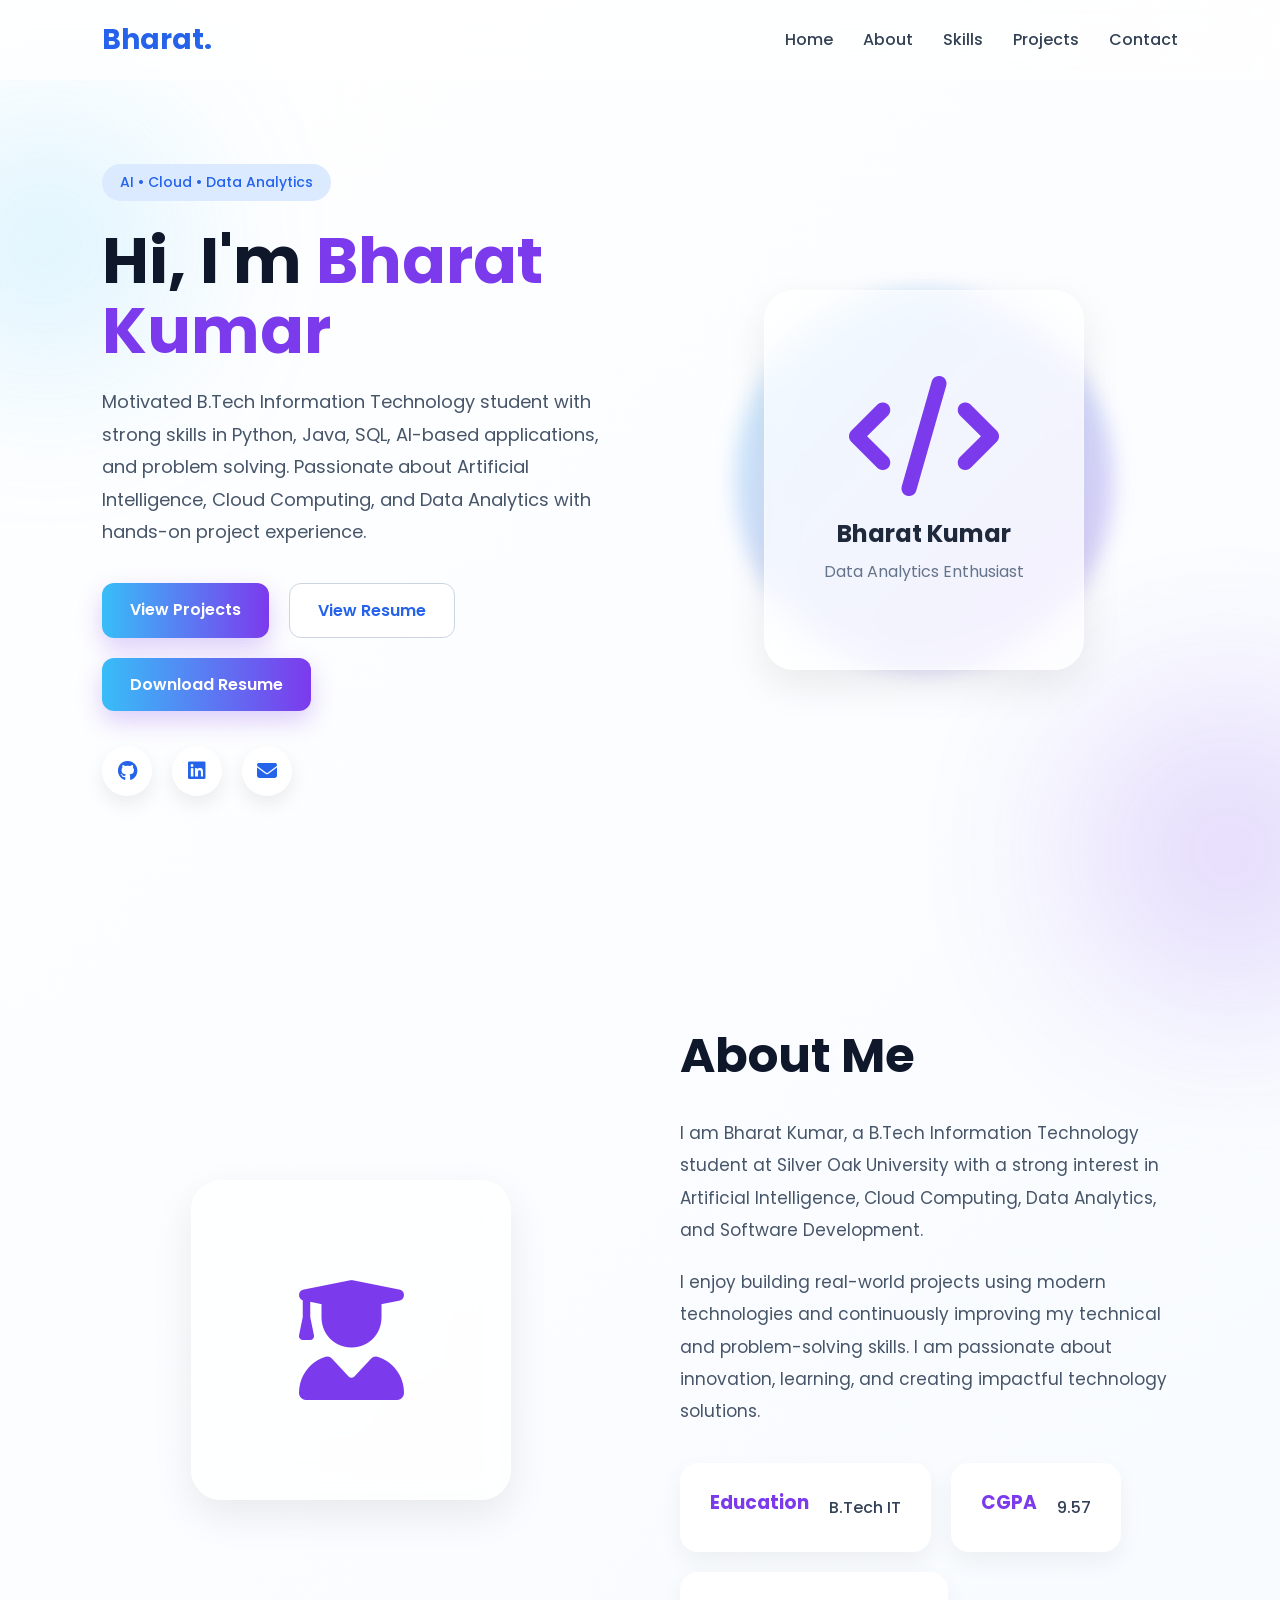
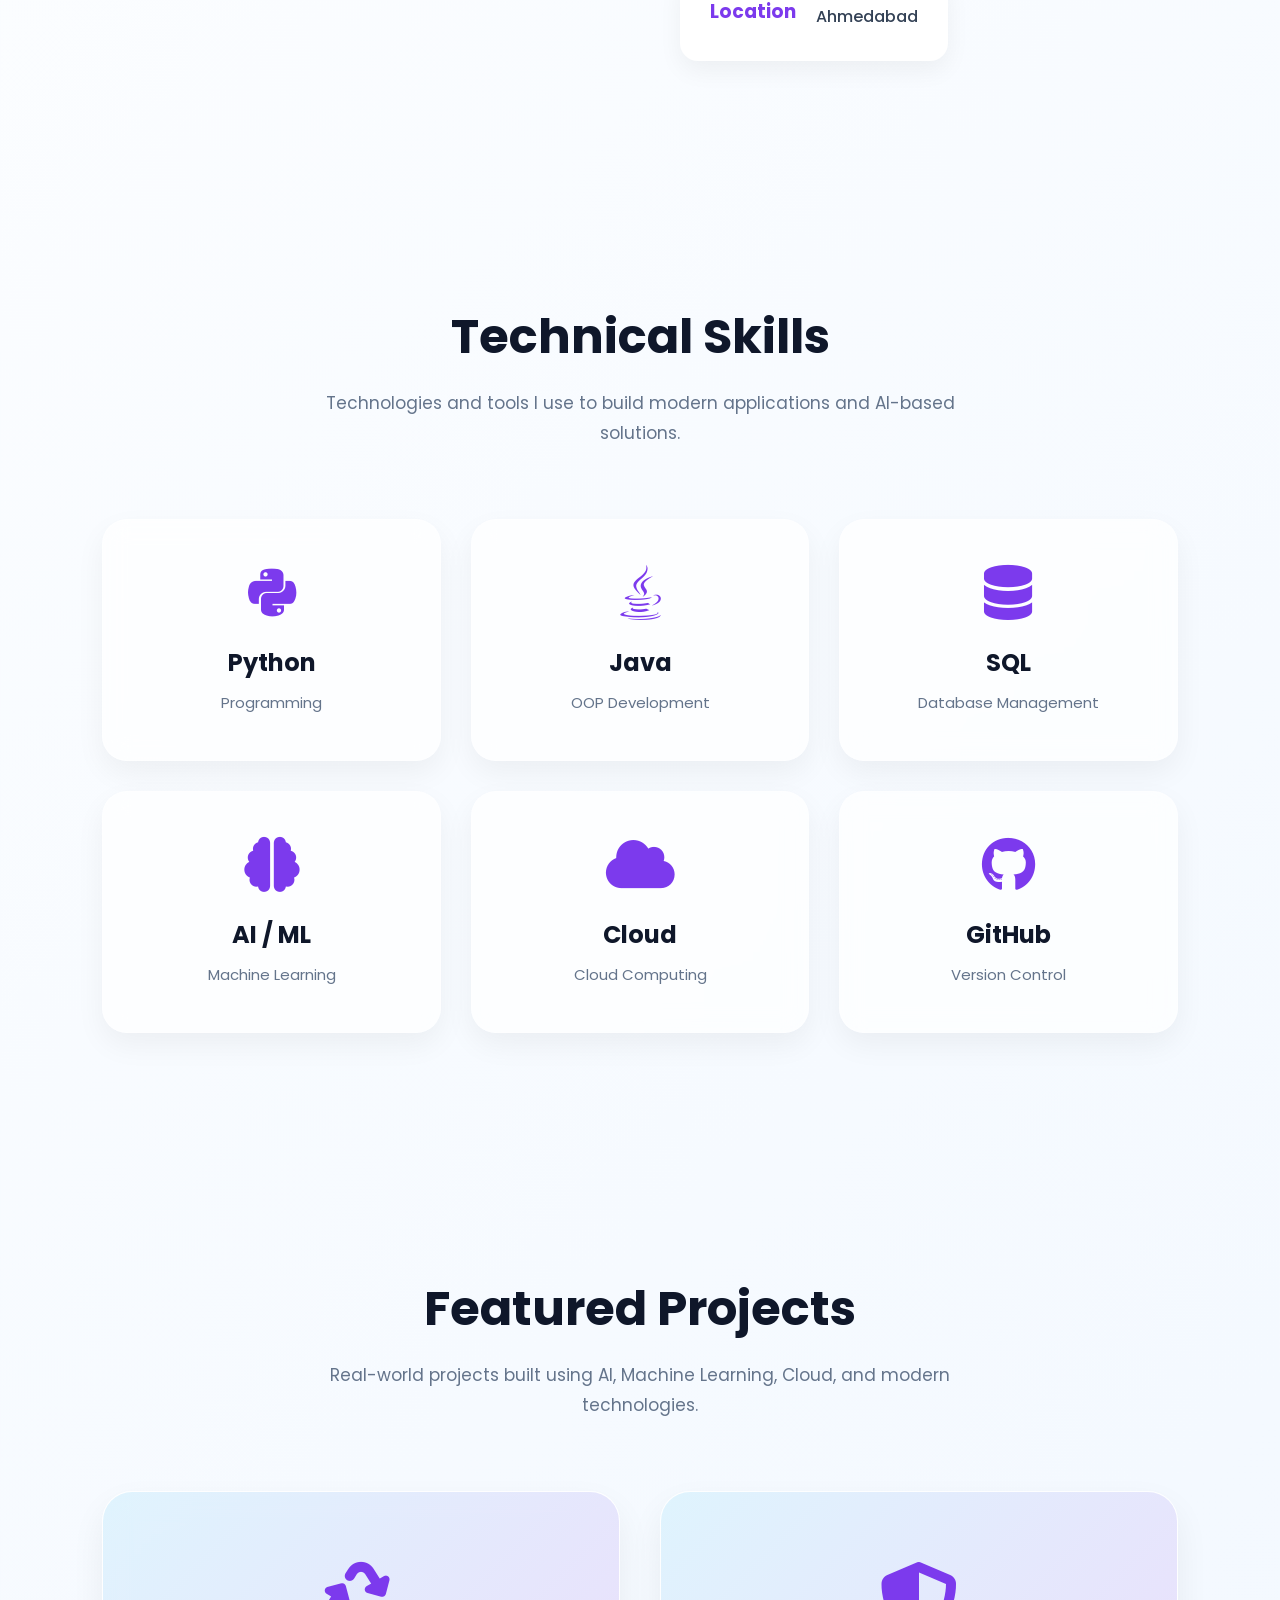
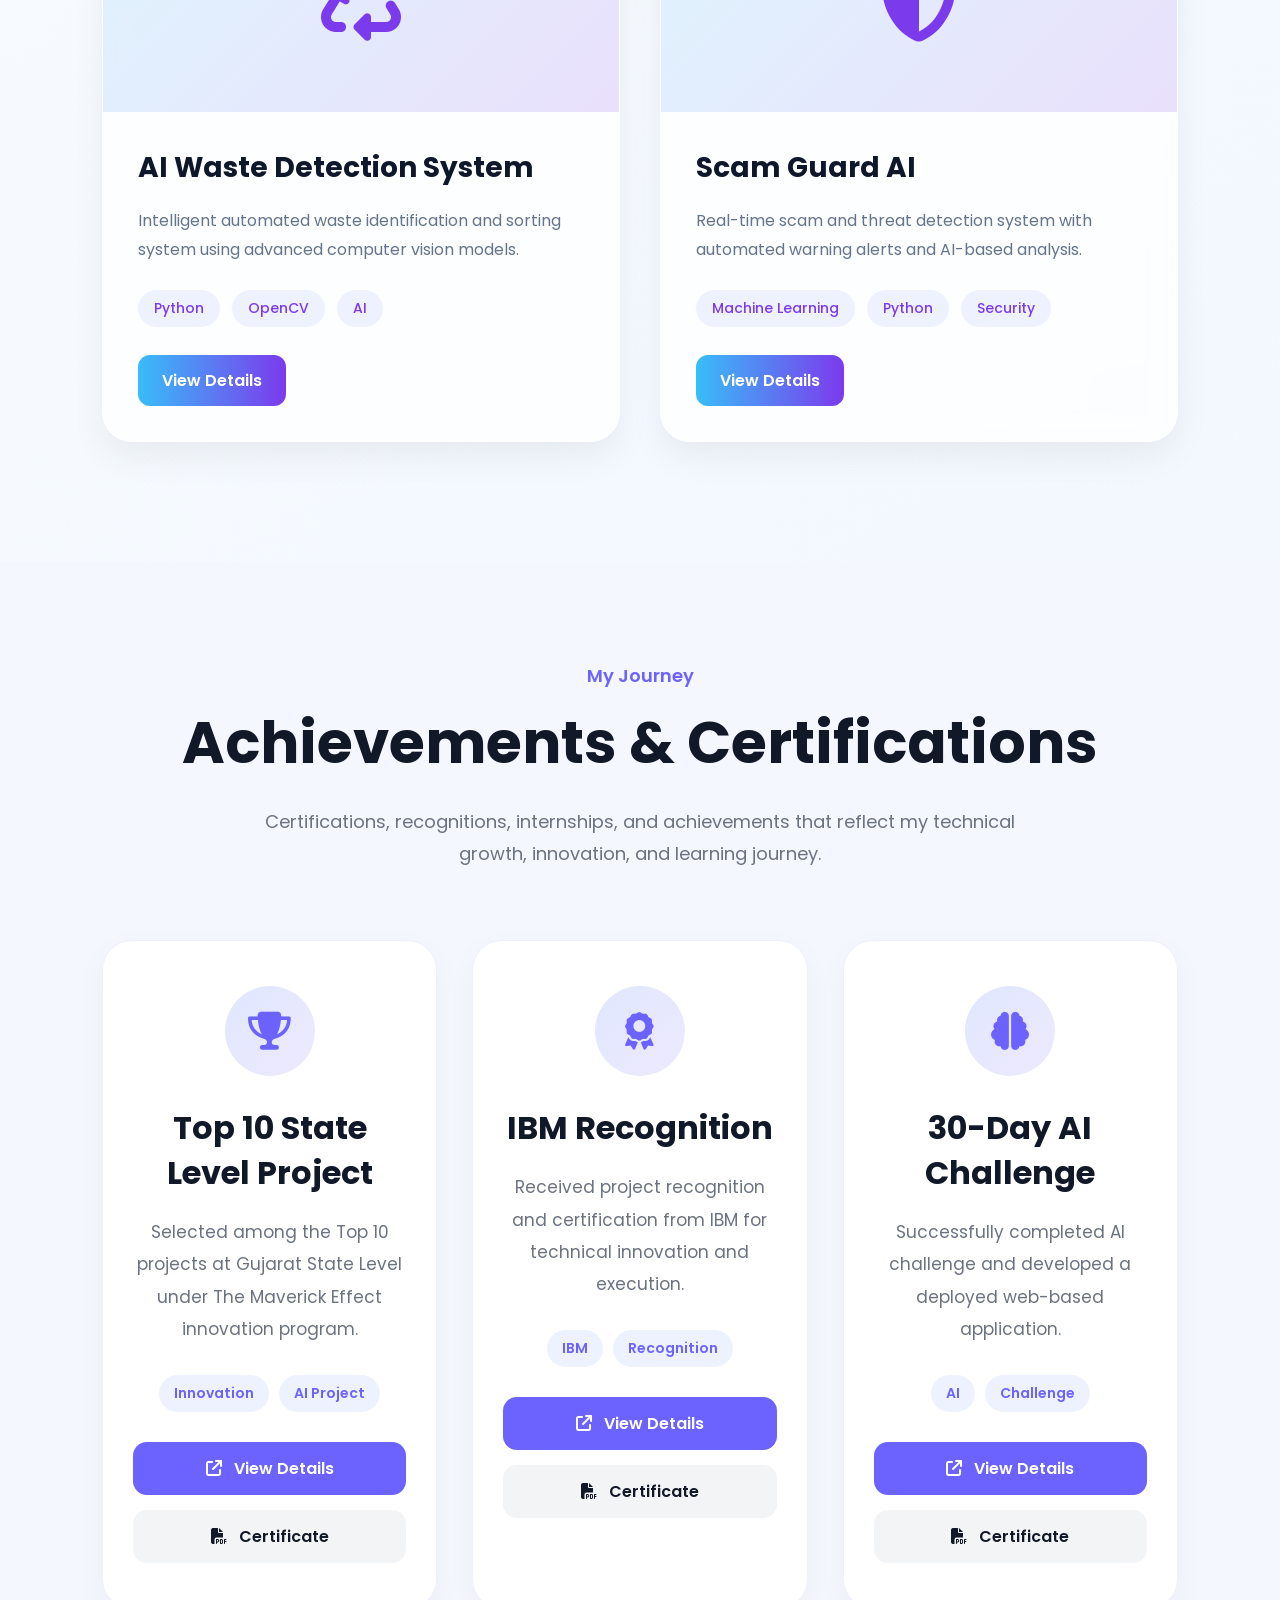
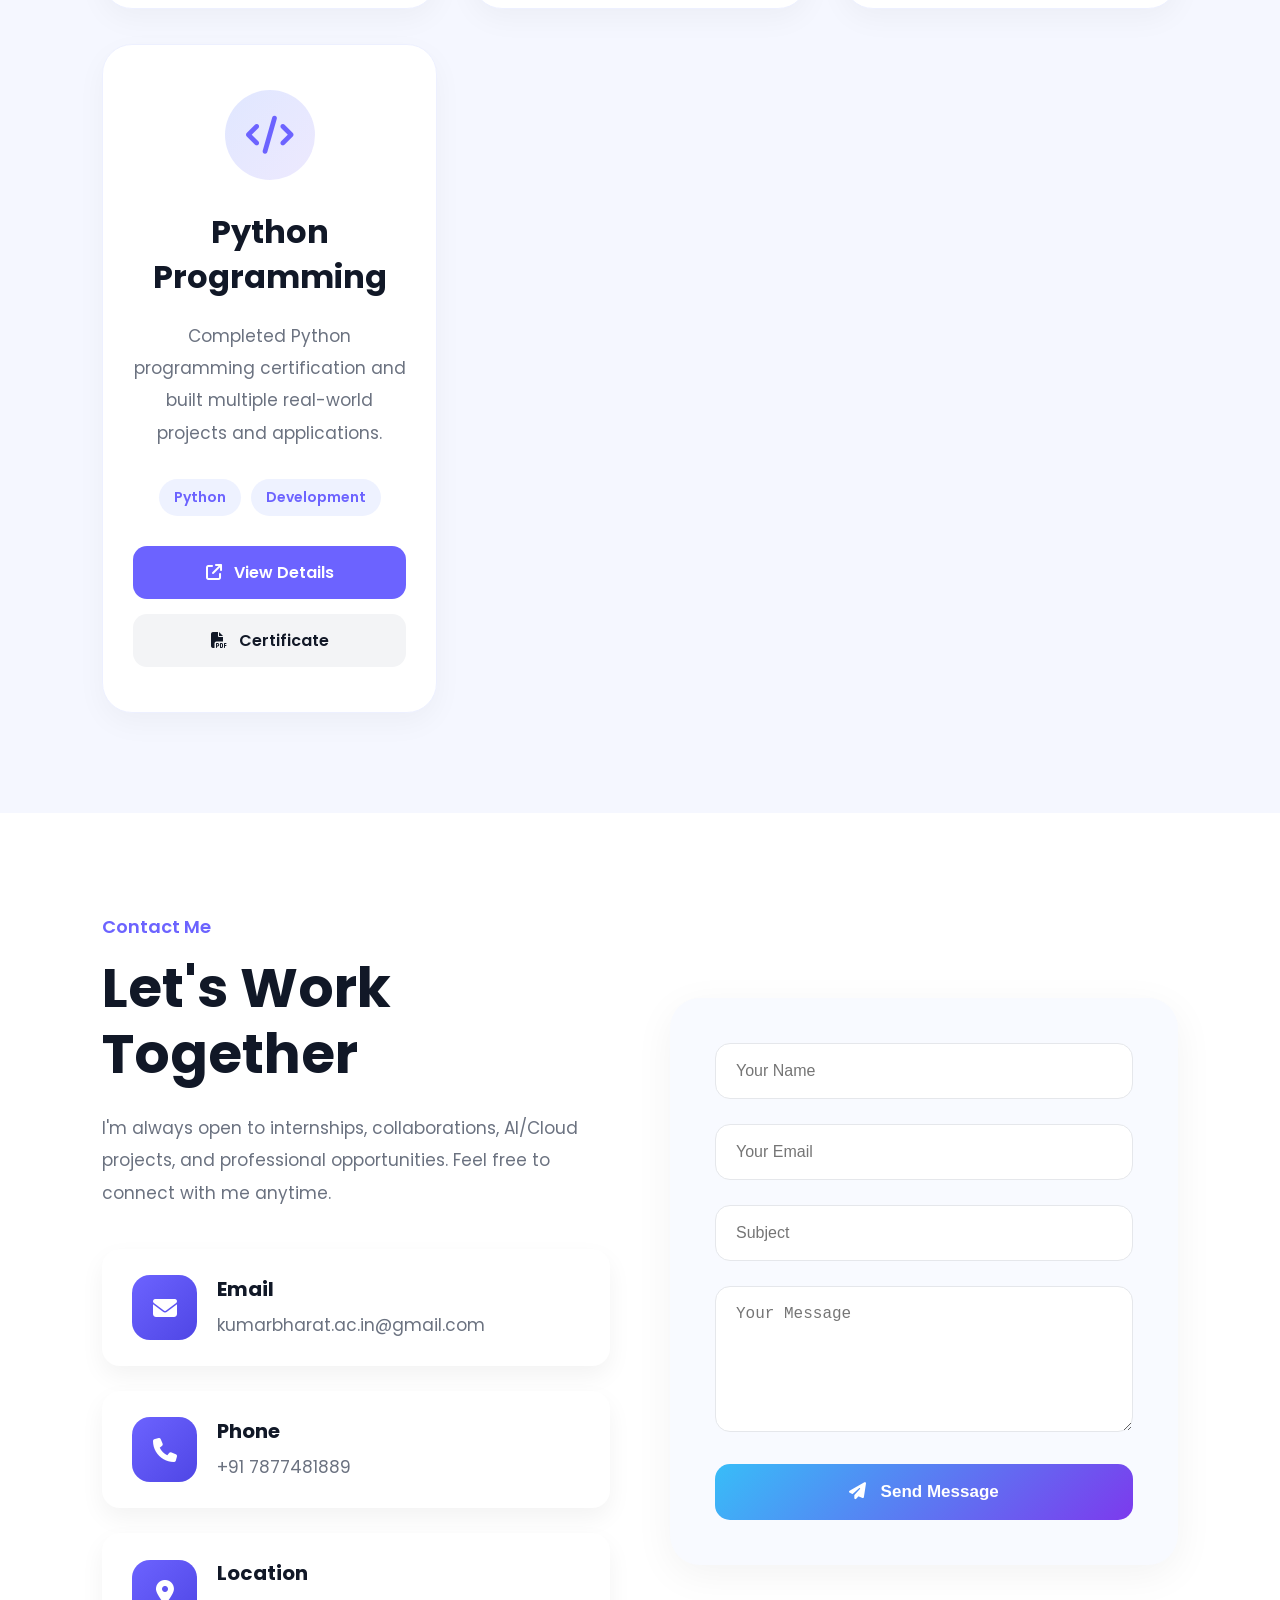
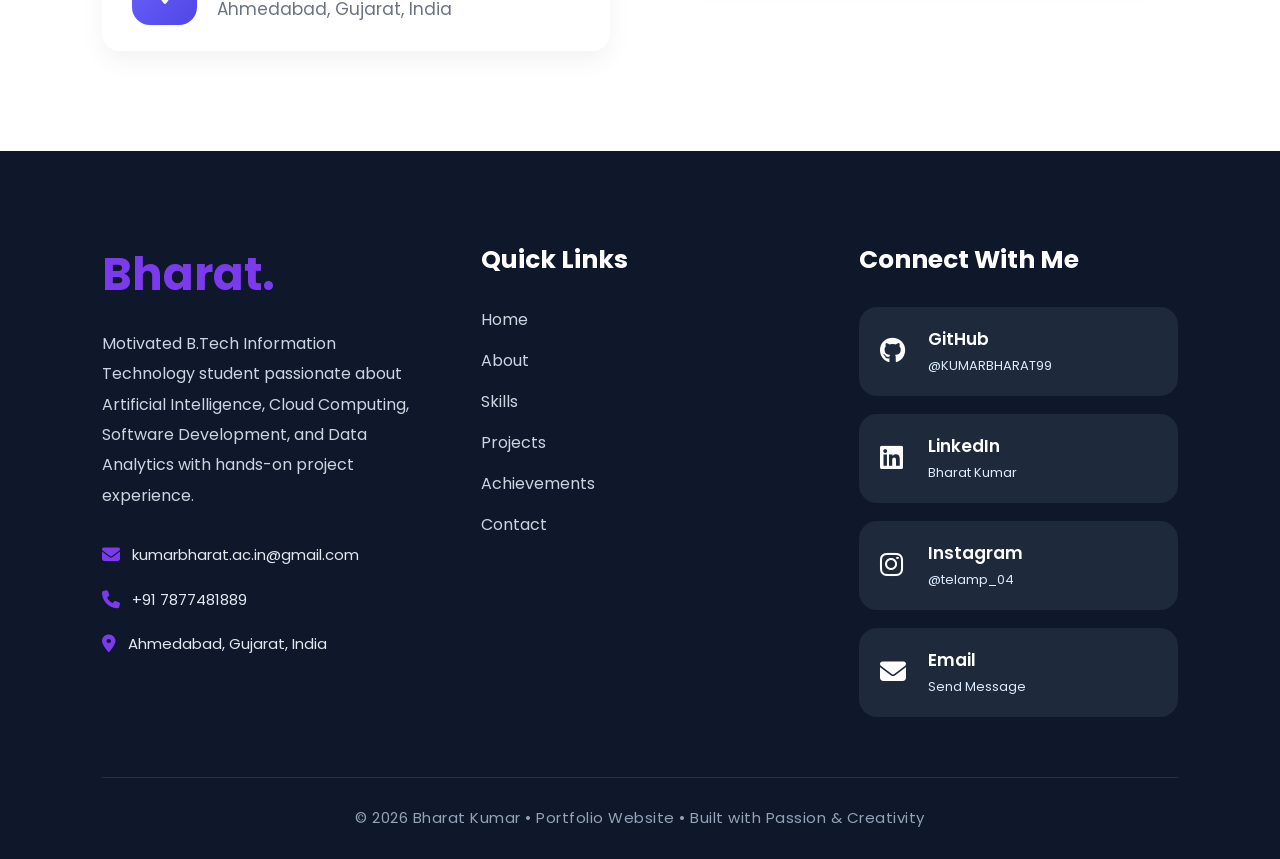
==== commit 9904cb8a: "added scroll animations" ====
--- a/index.html
+++ b/index.html
@@ -66,7 +66,12 @@
       display:flex;
       gap:30px;
     }
-
+    .menu-btn{
+    display:none;
+    font-size:28px;
+    cursor:pointer;
+    color:#7c3aed;
+}
     .nav-links a{
       text-decoration:none;
       color:#334155;
@@ -1132,6 +1137,26 @@
     .footer-container{
         gap:45px;
     }
+    .menu-btn{
+    display:block;
+}
+
+.nav-links{
+    position:absolute;
+    top:90px;
+    right:-100%;
+    width:260px;
+    background:white;
+    flex-direction:column;
+    padding:30px;
+    border-radius:20px;
+    box-shadow:0 10px 30px rgba(0,0,0,0.1);
+    transition:0.4s;
+}
+
+.nav-links.active{
+    right:20px;
+}
 
 }
 @media(max-width:768px){
@@ -1204,7 +1229,9 @@
       <a href="#projects">Projects</a>
       <a href="#contact">Contact</a>
     </div>
-
+    <div class="menu-btn">
+    <i class="fa-solid fa-bars"></i>
+</div>
   </nav>
 
   <!-- HERO SECTION -->
@@ -1560,7 +1587,7 @@
                 <i class="fa-solid fa-award"></i>
             </div>
 
-            <h3>IBM Recognition Tool</h3>
+            <h3>IBM Recognition </h3>
 
             <p>
                 Received project recognition and certification from IBM
@@ -1938,5 +1965,15 @@
     once:true
   });
 </script>
+<script>
+
+const menuBtn = document.querySelector(".menu-btn");
+const navLinks = document.querySelector(".nav-links");
+
+menuBtn.onclick = () => {
+    navLinks.classList.toggle("active");
+};
+
+</script>
 </body>
 </html>
